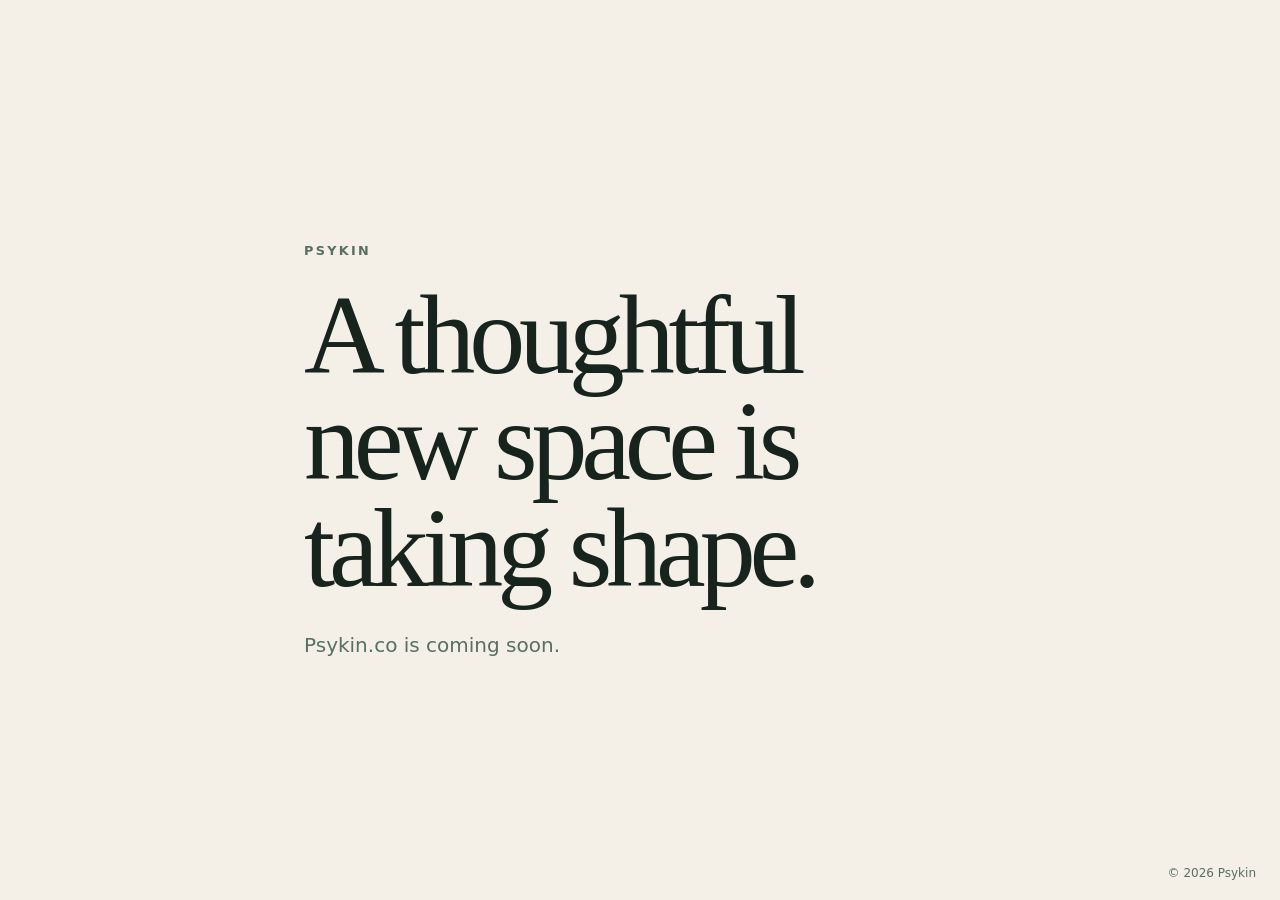
==== index.html @ 8b4c937f "Create initial Psykin static site" ====
<!doctype html>
<html lang="en">
  <head>
    <meta charset="utf-8" />
    <meta name="viewport" content="width=device-width, initial-scale=1" />
    <meta name="description" content="Psykin — a new space for thoughtful work, coming soon." />
    <title>Psykin — Coming Soon</title>
    <link rel="icon" href="data:image/svg+xml,<svg xmlns=%22http://www.w3.org/2000/svg%22 viewBox=%220 0 100 100%22><text y=%22.9em%22 font-size=%2290%22>◌</text></svg>" />
    <link rel="stylesheet" href="assets/css/styles.css" />
    <script src="assets/js/main.js" defer></script>
  </head>
  <body>
    <main class="page-shell">
      <p class="eyebrow">Psykin</p>
      <h1>A thoughtful new space is taking shape.</h1>
      <p class="intro">Psykin.co is coming soon.</p>
      <p class="status" aria-live="polite" data-year></p>
    </main>
  </body>
</html>
---- assets/css/styles.css ----
:root {
  color-scheme: light;
  --background: #f4f0e8;
  --foreground: #17231d;
  --accent: #586f61;
}

* {
  box-sizing: border-box;
}

html {
  min-width: 320px;
  background: var(--background);
}

body {
  min-height: 100vh;
  margin: 0;
  color: var(--foreground);
  font-family: Inter, ui-sans-serif, system-ui, -apple-system, BlinkMacSystemFont, "Segoe UI", sans-serif;
}

.page-shell {
  display: grid;
  min-height: 100vh;
  place-content: center;
  padding: clamp(2rem, 8vw, 8rem);
}

.eyebrow {
  margin: 0 0 1.5rem;
  color: var(--accent);
  font-size: 0.8rem;
  font-weight: 700;
  letter-spacing: 0.18em;
  text-transform: uppercase;
}

h1 {
  max-width: 12ch;
  margin: 0;
  font-family: Georgia, "Times New Roman", serif;
  font-size: clamp(3rem, 9vw, 7rem);
  font-weight: 400;
  letter-spacing: -0.055em;
  line-height: 0.95;
}

.intro {
  margin: 2rem 0 0;
  color: var(--accent);
  font-size: clamp(1rem, 2vw, 1.25rem);
}

.status {
  position: fixed;
  right: 1.5rem;
  bottom: 1.25rem;
  margin: 0;
  color: var(--accent);
  font-size: 0.75rem;
}
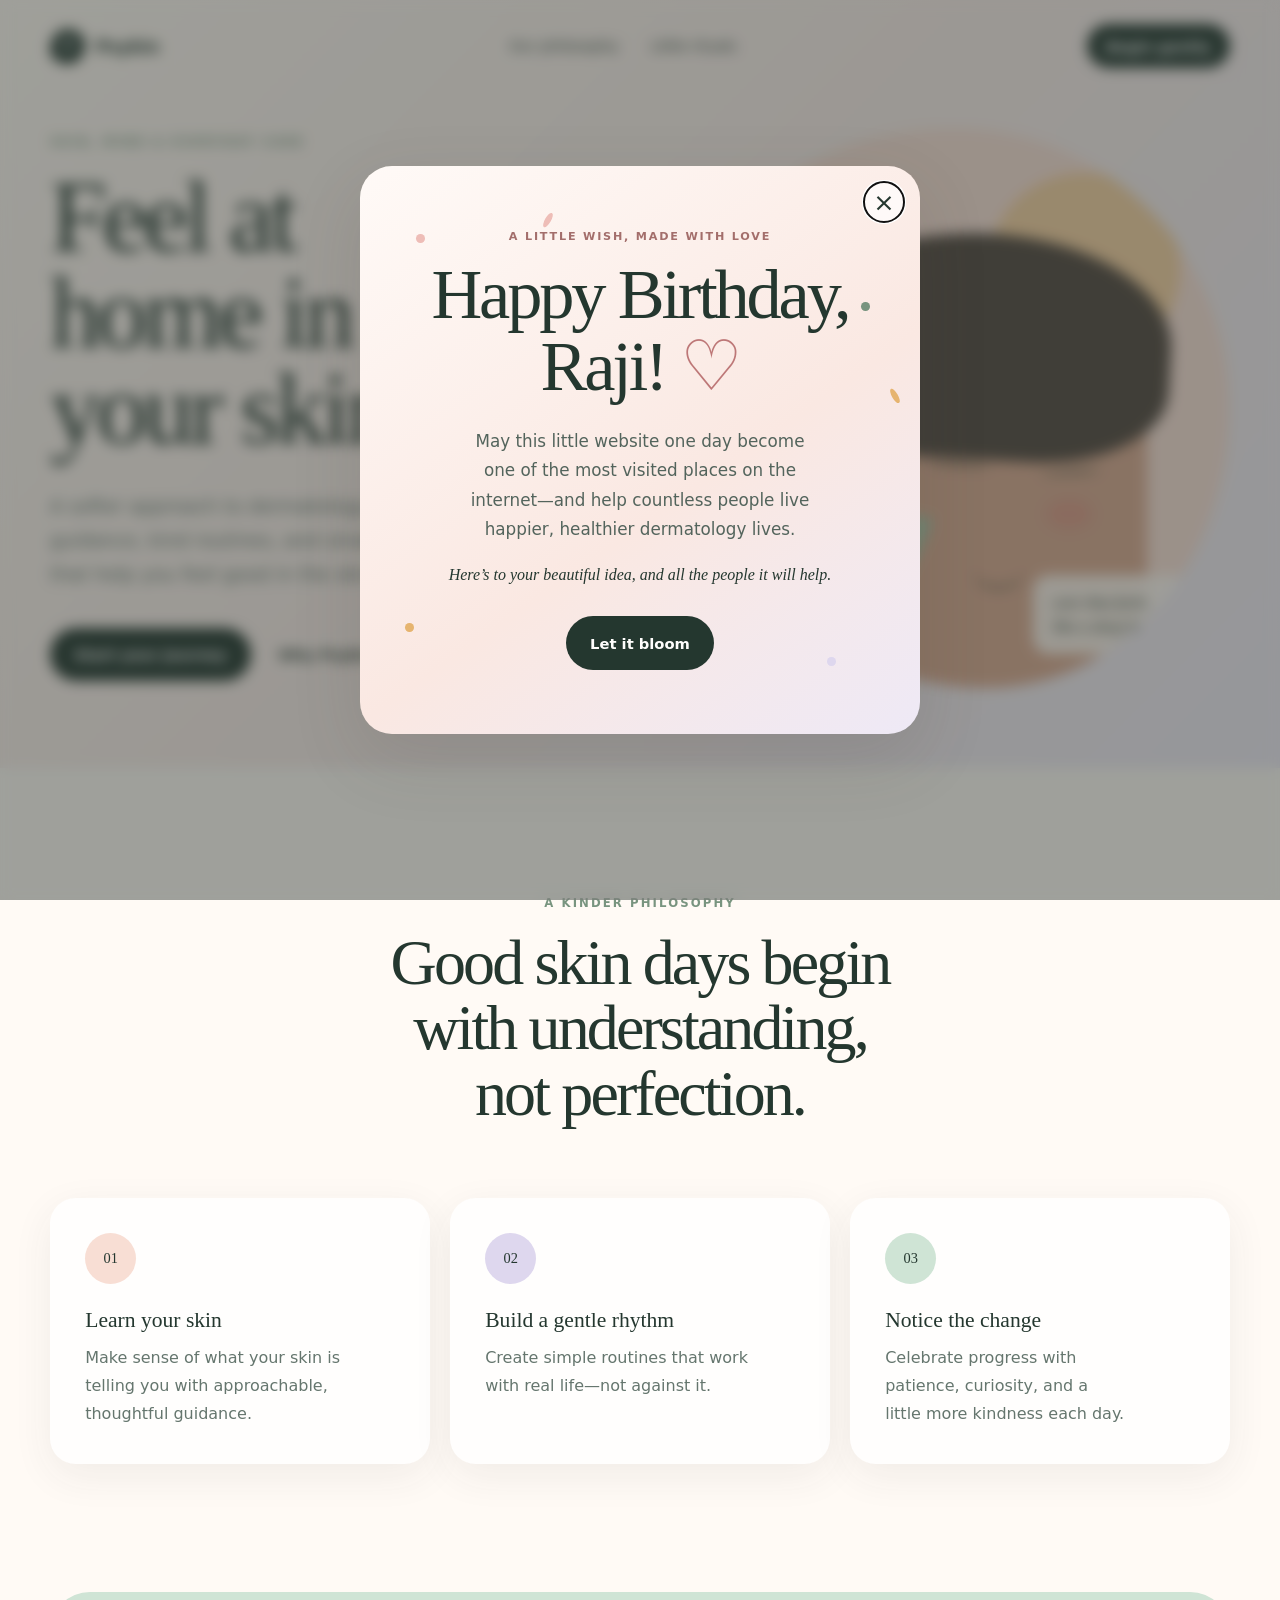
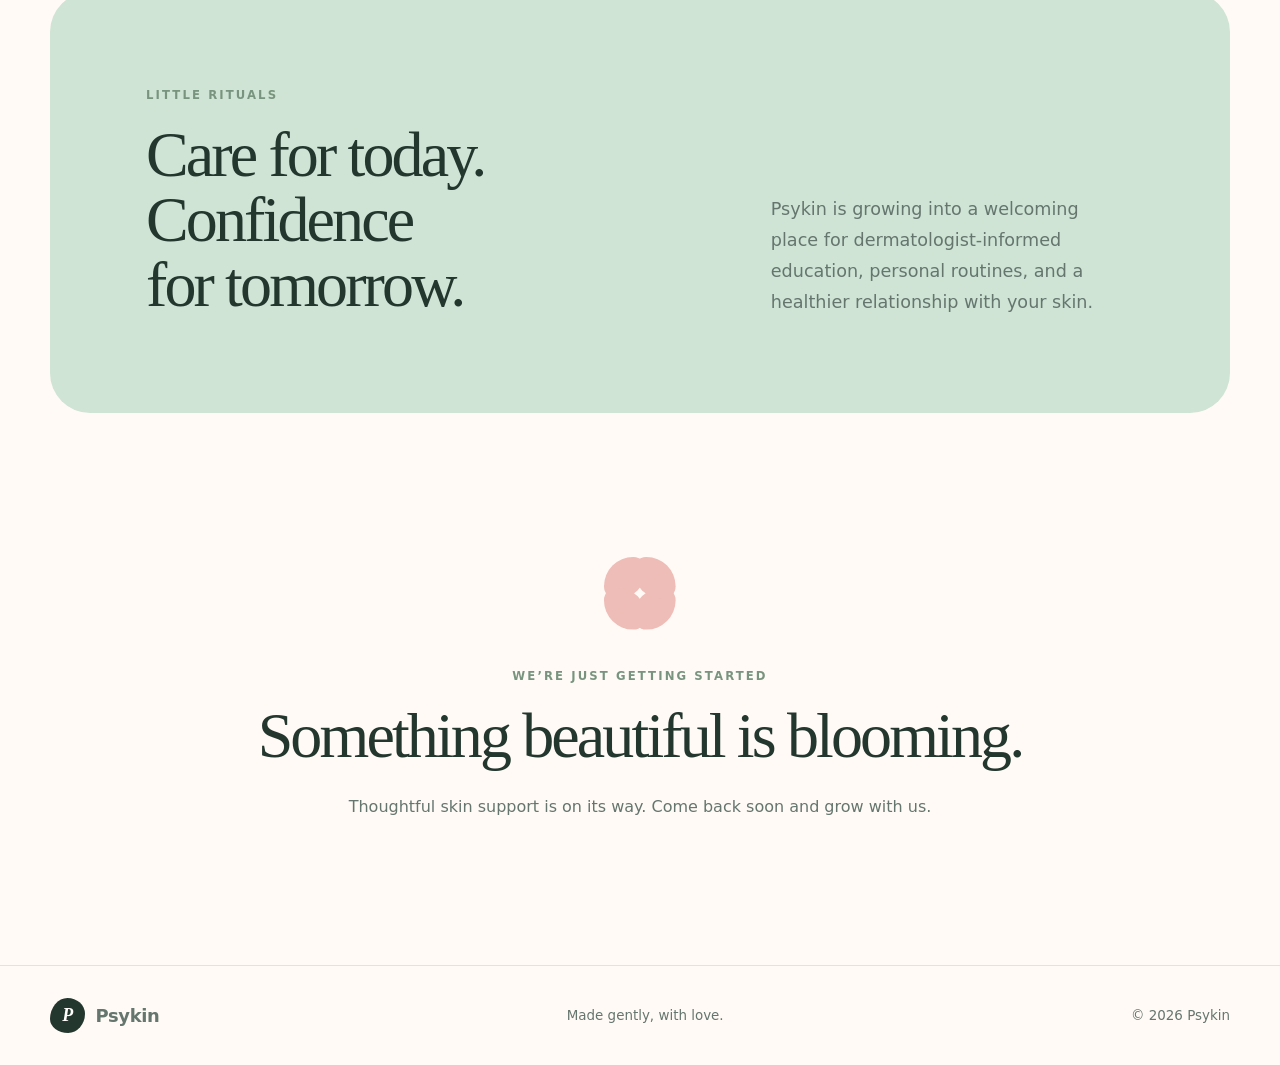
==== commit 2e520713: "Build pastel Psykin birthday homepage" ====
--- a/index.html
+++ b/index.html
@@ -3,18 +3,70 @@
   <head>
     <meta charset="utf-8" />
     <meta name="viewport" content="width=device-width, initial-scale=1" />
-    <meta name="description" content="Psykin — a new space for thoughtful work, coming soon." />
-    <title>Psykin — Coming Soon</title>
-    <link rel="icon" href="data:image/svg+xml,<svg xmlns=%22http://www.w3.org/2000/svg%22 viewBox=%220 0 100 100%22><text y=%22.9em%22 font-size=%2290%22>◌</text></svg>" />
+    <meta name="description" content="Psykin is a gentle space for thoughtful skincare, healthier habits, and feeling at home in your skin." />
+    <meta name="theme-color" content="#f8eee9" />
+    <title>Psykin — Feel at home in your skin</title>
+    <link rel="icon" href="data:image/svg+xml,<svg xmlns=%22http://www.w3.org/2000/svg%22 viewBox=%220 0 100 100%22><text y=%22.9em%22 font-size=%2290%22>✿</text></svg>" />
     <link rel="stylesheet" href="assets/css/styles.css" />
     <script src="assets/js/main.js" defer></script>
   </head>
   <body>
-    <main class="page-shell">
-      <p class="eyebrow">Psykin</p>
-      <h1>A thoughtful new space is taking shape.</h1>
-      <p class="intro">Psykin.co is coming soon.</p>
-      <p class="status" aria-live="polite" data-year></p>
+    <header class="site-header">
+      <a class="brand" href="#top" aria-label="Psykin home"><span class="brand-mark" aria-hidden="true">P</span><span>Psykin</span></a>
+      <nav aria-label="Primary navigation"><a href="#philosophy">Our philosophy</a><a href="#rituals">Little rituals</a></nav>
+      <a class="button button-small" href="#begin">Begin gently</a>
+    </header>
+
+    <main id="top">
+      <section class="hero" aria-labelledby="hero-title">
+        <div class="hero-copy">
+          <p class="eyebrow">Skin, mind & everyday care</p>
+          <h1 id="hero-title">Feel at home in your skin.</h1>
+          <p class="hero-intro">A softer approach to dermatology—clear guidance, kind routines, and small steps that help you feel good in the skin you’re in.</p>
+          <div class="hero-actions"><a class="button" href="#begin">Start your journey</a><a class="text-link" href="#philosophy">Why Psykin <span aria-hidden="true">→</span></a></div>
+        </div>
+        <div class="hero-art" aria-label="Abstract pastel illustration of calm, healthy skin">
+          <div class="sun-shape"></div>
+          <div class="portrait-shape"><span class="portrait-eye"></span><span class="portrait-smile"></span><span class="portrait-cheek"></span></div>
+          <div class="leaf leaf-one"></div><div class="leaf leaf-two"></div>
+          <span class="sparkle sparkle-one">✦</span><span class="sparkle sparkle-two">✦</span>
+          <p class="art-note">care that feels<br />like a deep breath</p>
+        </div>
+      </section>
+
+      <section class="philosophy" id="philosophy" aria-labelledby="philosophy-title">
+        <p class="eyebrow">A kinder philosophy</p>
+        <h2 id="philosophy-title">Good skin days begin with understanding, not perfection.</h2>
+        <div class="principles">
+          <article><span class="principle-icon blush" aria-hidden="true">01</span><h3>Learn your skin</h3><p>Make sense of what your skin is telling you with approachable, thoughtful guidance.</p></article>
+          <article><span class="principle-icon lilac" aria-hidden="true">02</span><h3>Build a gentle rhythm</h3><p>Create simple routines that work with real life—not against it.</p></article>
+          <article><span class="principle-icon mint" aria-hidden="true">03</span><h3>Notice the change</h3><p>Celebrate progress with patience, curiosity, and a little more kindness each day.</p></article>
+        </div>
+      </section>
+
+      <section class="rituals" id="rituals" aria-labelledby="rituals-title">
+        <div><p class="eyebrow">Little rituals</p><h2 id="rituals-title">Care for today. Confidence for tomorrow.</h2></div>
+        <p>Psykin is growing into a welcoming place for dermatologist-informed education, personal routines, and a healthier relationship with your skin.</p>
+      </section>
+
+      <section class="begin" id="begin" aria-labelledby="begin-title">
+        <div class="flower" aria-hidden="true"><span></span></div>
+        <p class="eyebrow">We’re just getting started</p>
+        <h2 id="begin-title">Something beautiful is blooming.</h2>
+        <p>Thoughtful skin support is on its way. Come back soon and grow with us.</p>
+      </section>
     </main>
+
+    <footer><a class="brand" href="#top"><span class="brand-mark" aria-hidden="true">P</span><span>Psykin</span></a><p>Made gently, with love.</p><p data-year></p></footer>
+
+    <dialog class="birthday-dialog" aria-labelledby="birthday-title" aria-describedby="birthday-message">
+      <button class="dialog-close" type="button" aria-label="Close birthday message" data-close-dialog>×</button>
+      <div class="confetti" aria-hidden="true"><span></span><span></span><span></span><span></span><span></span><span></span></div>
+      <p class="birthday-kicker">A little wish, made with love</p>
+      <h2 id="birthday-title">Happy Birthday, Raji! <span aria-hidden="true">♡</span></h2>
+      <p id="birthday-message">May this little website one day become one of the most visited places on the internet—and help countless people live happier, healthier dermatology lives.</p>
+      <p class="birthday-signoff">Here’s to your beautiful idea, and all the people it will help.</p>
+      <button class="button" type="button" data-close-dialog>Let it bloom</button>
+    </dialog>
   </body>
 </html>
--- a/assets/css/styles.css
+++ b/assets/css/styles.css
@@ -1,63 +1,19 @@
-:root {
-  color-scheme: light;
-  --background: #f4f0e8;
-  --foreground: #17231d;
-  --accent: #586f61;
-}
-
-* {
-  box-sizing: border-box;
-}
-
-html {
-  min-width: 320px;
-  background: var(--background);
-}
-
-body {
-  min-height: 100vh;
-  margin: 0;
-  color: var(--foreground);
-  font-family: Inter, ui-sans-serif, system-ui, -apple-system, BlinkMacSystemFont, "Segoe UI", sans-serif;
-}
-
-.page-shell {
-  display: grid;
-  min-height: 100vh;
-  place-content: center;
-  padding: clamp(2rem, 8vw, 8rem);
-}
-
-.eyebrow {
-  margin: 0 0 1.5rem;
-  color: var(--accent);
-  font-size: 0.8rem;
-  font-weight: 700;
-  letter-spacing: 0.18em;
-  text-transform: uppercase;
-}
-
-h1 {
-  max-width: 12ch;
-  margin: 0;
-  font-family: Georgia, "Times New Roman", serif;
-  font-size: clamp(3rem, 9vw, 7rem);
-  font-weight: 400;
-  letter-spacing: -0.055em;
-  line-height: 0.95;
-}
-
-.intro {
-  margin: 2rem 0 0;
-  color: var(--accent);
-  font-size: clamp(1rem, 2vw, 1.25rem);
-}
-
-.status {
-  position: fixed;
-  right: 1.5rem;
-  bottom: 1.25rem;
-  margin: 0;
-  color: var(--accent);
-  font-size: 0.75rem;
-}
+:root{color-scheme:light;--ink:#24372f;--muted:#65766e;--cream:#fffaf5;--peach:#f8ded4;--rose:#eebdb7;--lilac:#ded7ee;--mint:#cfe4d5;--sage:#78947f;--white:#fffefd;--shadow:0 24px 70px rgba(81,63,57,.14)}
+*{box-sizing:border-box}html{min-width:320px;scroll-behavior:smooth}body{min-height:100vh;margin:0;overflow-x:hidden;color:var(--ink);background:var(--cream);font-family:"Avenir Next",Avenir,Montserrat,ui-sans-serif,system-ui,sans-serif}a{color:inherit;text-decoration:none}
+.site-header{position:absolute;z-index:2;top:0;left:50%;display:flex;width:min(1180px,calc(100% - 3rem));align-items:center;justify-content:space-between;padding:1.5rem 0;transform:translateX(-50%)}
+.brand{display:inline-flex;align-items:center;gap:.65rem;font-size:1.12rem;font-weight:700;letter-spacing:-.02em}.brand-mark{display:grid;width:2.2rem;height:2.2rem;place-items:center;border-radius:50% 50% 48% 52%/60% 45% 55% 40%;color:var(--white);background:var(--ink);font-family:Georgia,serif;font-style:italic}
+nav{display:flex;gap:2rem;font-size:.9rem}nav a,.text-link{position:relative}nav a::after,.text-link::after{position:absolute;right:0;bottom:-.25rem;left:0;height:1px;background:currentColor;content:"";transform:scaleX(0);transform-origin:right;transition:transform 180ms ease}nav a:hover::after,.text-link:hover::after{transform:scaleX(1);transform-origin:left}
+.button{display:inline-flex;min-height:3.35rem;align-items:center;justify-content:center;padding:.85rem 1.5rem;border:0;border-radius:999px;color:var(--white);background:var(--ink);font:inherit;font-size:.92rem;font-weight:650;cursor:pointer;transition:transform 180ms ease,box-shadow 180ms ease}.button:hover{transform:translateY(-2px);box-shadow:0 10px 24px rgba(36,55,47,.18)}.button-small{min-height:2.7rem;padding-inline:1.2rem}
+.hero{display:grid;min-height:760px;grid-template-columns:1fr 1fr;align-items:center;gap:clamp(2rem,6vw,7rem);padding:8rem max(1.5rem,calc((100vw - 1180px)/2)) 5rem;background:linear-gradient(135deg,#fff8f2 0%,#f8ebe7 50%,#eee9f4 100%)}.hero-copy{position:relative;z-index:1}
+.eyebrow{margin:0 0 1.25rem;color:var(--sage);font-size:.73rem;font-weight:750;letter-spacing:.18em;text-transform:uppercase}h1,h2,h3,p{text-wrap:balance}h1,h2{margin:0;font-family:Georgia,"Times New Roman",serif;font-weight:400;letter-spacing:-.045em}h1{max-width:9ch;font-size:clamp(4rem,8vw,7.4rem);line-height:.94}h2{font-size:clamp(2.7rem,5vw,4.6rem);line-height:1.02}.hero-intro{max-width:37rem;margin:2rem 0 0;color:var(--muted);font-size:clamp(1rem,1.5vw,1.18rem);line-height:1.8}.hero-actions{display:flex;align-items:center;gap:1.75rem;margin-top:2.25rem}.text-link{font-size:.92rem;font-weight:650}
+.hero-art{position:relative;min-height:560px;overflow:hidden;border-radius:50% 50% 44% 56%/42% 50% 50% 58%;background:var(--peach)}.sun-shape{position:absolute;top:8%;right:9%;width:35%;aspect-ratio:1;border-radius:50%;background:#f5cfa0}.portrait-shape{position:absolute;right:15%;bottom:-9%;width:62%;height:86%;border-radius:48% 48% 36% 36%/33% 33% 20% 20%;background:#d8a88f;box-shadow:inset 2.2rem 1.1rem 0 rgba(255,255,255,.16)}.portrait-shape::before{position:absolute;top:-5%;right:-7%;left:-8%;height:47%;border-radius:53% 47% 34% 38%;background:#534840;content:"";transform:rotate(3deg)}.portrait-eye{position:absolute;z-index:1;top:43%;left:36%;width:18%;height:2px;border-radius:50%;background:var(--ink);transform:rotate(4deg)}.portrait-eye::after{position:absolute;left:7rem;width:100%;height:2px;border-radius:inherit;background:inherit;content:"";transform:rotate(-8deg)}.portrait-smile{position:absolute;top:61%;left:49%;width:15%;height:8%;border-bottom:2px solid var(--ink);border-radius:0 0 50% 50%}.portrait-cheek{position:absolute;top:50%;right:16%;width:14%;aspect-ratio:1.5;border-radius:50%;background:rgba(217,112,114,.25);filter:blur(2px)}
+.leaf{position:absolute;z-index:2;width:8.5rem;height:14rem;border-radius:100% 0 100% 0;background:#789b7f;transform-origin:bottom}.leaf-one{bottom:-1rem;left:2rem;transform:rotate(-22deg)}.leaf-two{bottom:2rem;left:7rem;width:6rem;height:10rem;background:#a8c5a8;transform:rotate(18deg)}.sparkle{position:absolute;color:#fff9ea;font-size:2rem}.sparkle-one{top:19%;left:12%}.sparkle-two{top:31%;left:22%;font-size:1rem}.art-note{position:absolute;z-index:3;right:7%;bottom:6%;margin:0;padding:1rem 1.2rem;border-radius:1rem;background:rgba(255,250,245,.86);font-family:Georgia,serif;font-size:1.05rem;font-style:italic;line-height:1.4;backdrop-filter:blur(8px)}
+.philosophy{padding:8rem max(1.5rem,calc((100vw - 1180px)/2));text-align:center}.philosophy>h2{max-width:18ch;margin:0 auto}.principles{display:grid;grid-template-columns:repeat(3,1fr);gap:1.25rem;margin-top:4.5rem;text-align:left}.principles article{padding:2.2rem;border-radius:1.6rem;background:var(--white);box-shadow:0 12px 40px rgba(50,62,56,.07)}.principle-icon{display:grid;width:3.2rem;height:3.2rem;place-items:center;border-radius:50%;font-family:Georgia,serif;font-size:.9rem}.blush{background:var(--peach)}.lilac{background:var(--lilac)}.mint{background:var(--mint)}.principles h3{margin:1.5rem 0 .7rem;font-family:Georgia,serif;font-size:1.35rem;font-weight:400}.principles p,.rituals>p,.begin>p:not(.eyebrow){margin:0;color:var(--muted);line-height:1.75}
+.rituals{display:grid;grid-template-columns:1.2fr .8fr;align-items:end;gap:5rem;margin:0 max(1.5rem,calc((100vw - 1180px)/2));padding:6rem;border-radius:2.5rem;background:var(--mint)}.rituals>p{font-size:1.1rem}.begin{padding:9rem 1.5rem;text-align:center}.begin h2{margin-inline:auto}.begin>p:not(.eyebrow){max-width:38rem;margin:1.5rem auto 0}
+.flower{position:relative;width:4.5rem;height:4.5rem;margin:0 auto 2.5rem}.flower::before,.flower::after,.flower span::before,.flower span::after{position:absolute;width:2.6rem;height:2.6rem;border-radius:70% 30% 70% 30%;background:var(--rose);content:""}.flower::before{top:0;left:0}.flower::after{top:0;right:0;transform:rotate(90deg)}.flower span::before{bottom:0;left:0;transform:rotate(-90deg)}.flower span::after{right:0;bottom:0;transform:rotate(180deg)}
+footer{display:flex;align-items:center;justify-content:space-between;gap:2rem;padding:2rem max(1.5rem,calc((100vw - 1180px)/2));border-top:1px solid rgba(36,55,47,.12);color:var(--muted);font-size:.84rem}footer p{margin:0}
+.birthday-dialog{width:min(560px,calc(100% - 2rem));overflow:hidden;padding:clamp(2rem,6vw,4rem);border:0;border-radius:2rem;color:var(--ink);background:linear-gradient(145deg,#fffaf7,#fae8e2 58%,#eee9f6);box-shadow:var(--shadow);text-align:center}.birthday-dialog::backdrop{background:rgba(43,52,48,.45);backdrop-filter:blur(7px)}.birthday-dialog[open]{animation:rise-in 420ms cubic-bezier(.2,.9,.25,1)}.dialog-close{position:absolute;top:1rem;right:1rem;display:grid;width:2.5rem;height:2.5rem;place-items:center;padding:0;border:0;border-radius:50%;color:var(--ink);background:rgba(255,255,255,.7);font:inherit;font-size:1.6rem;cursor:pointer}.birthday-kicker{margin:0 0 1rem;color:#a36e6b;font-size:.7rem;font-weight:750;letter-spacing:.16em;text-transform:uppercase}.birthday-dialog h2{font-size:clamp(2.6rem,8vw,4.4rem)}.birthday-dialog h2 span{color:#bd7777}#birthday-message{margin:1.5rem auto 0;color:#53645c;font-size:1.05rem;line-height:1.75}.birthday-signoff{margin:1.2rem auto 1.8rem;font-family:Georgia,serif;font-style:italic;line-height:1.5}.confetti span{position:absolute;width:.55rem;height:.55rem;border-radius:50%;background:var(--rose)}.confetti span:nth-child(1){top:12%;left:10%}.confetti span:nth-child(2){top:24%;right:9%;background:var(--sage)}.confetti span:nth-child(3){bottom:18%;left:8%;background:#e6b46f}.confetti span:nth-child(4){right:15%;bottom:12%;background:var(--lilac)}.confetti span:nth-child(5){top:8%;left:33%;width:.35rem;height:1rem;transform:rotate(30deg)}.confetti span:nth-child(6){top:39%;right:4%;width:.35rem;height:1rem;background:#e6b46f;transform:rotate(-30deg)}
+@keyframes rise-in{from{opacity:0;transform:translateY(1.5rem) scale(.96)}to{opacity:1;transform:translateY(0) scale(1)}}
+@media(max-width:800px){nav{display:none}.hero{grid-template-columns:1fr;padding-top:9rem}.hero-art{min-height:480px}.principles,.rituals{grid-template-columns:1fr}.rituals{gap:2rem;padding:3rem 2rem}}
+@media(max-width:540px){.site-header{width:calc(100% - 2rem)}.button-small{display:none}h1{font-size:clamp(3.6rem,18vw,5.2rem)}.hero-actions,footer{align-items:flex-start;flex-direction:column}.hero-art{min-height:390px}.portrait-eye::after{left:4.4rem}.philosophy,.begin{padding-block:6rem}}
+@media(prefers-reduced-motion:reduce){html{scroll-behavior:auto}*,*::before,*::after{animation-duration:.01ms!important;transition-duration:.01ms!important}}
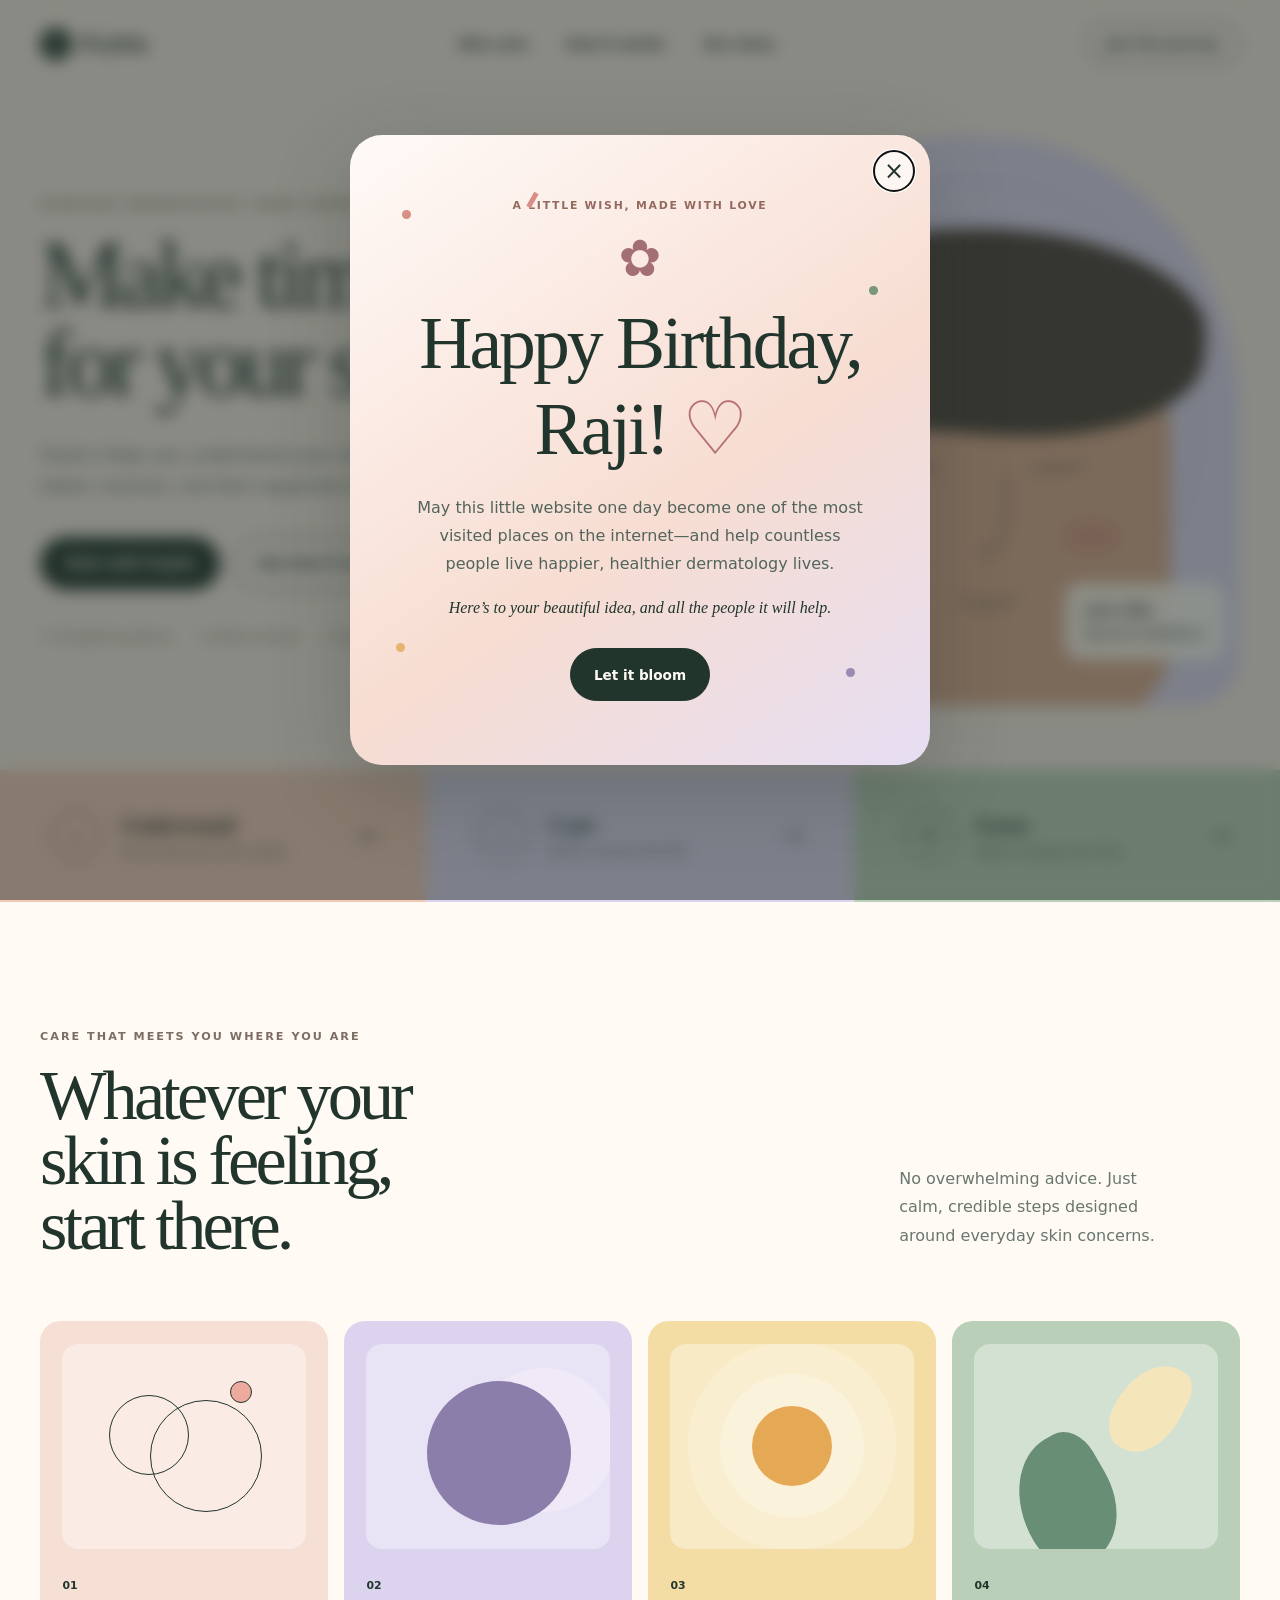
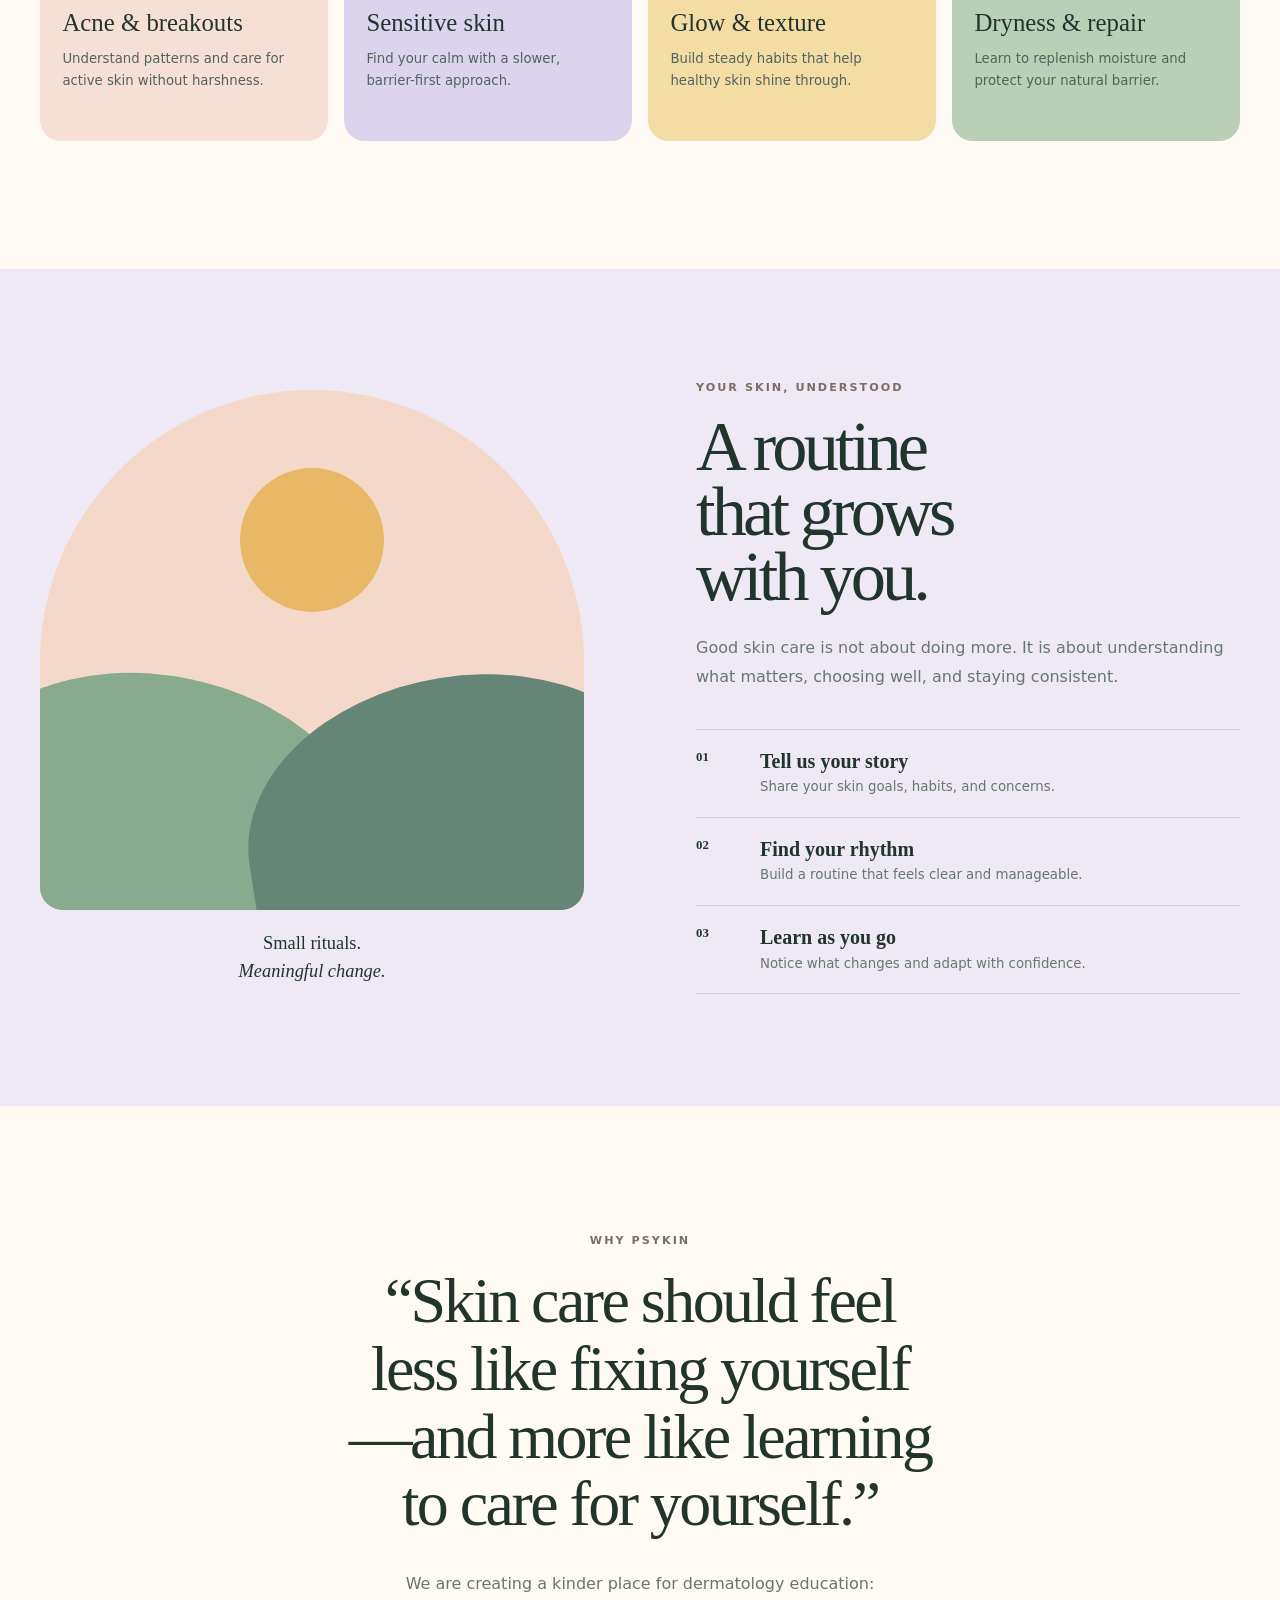
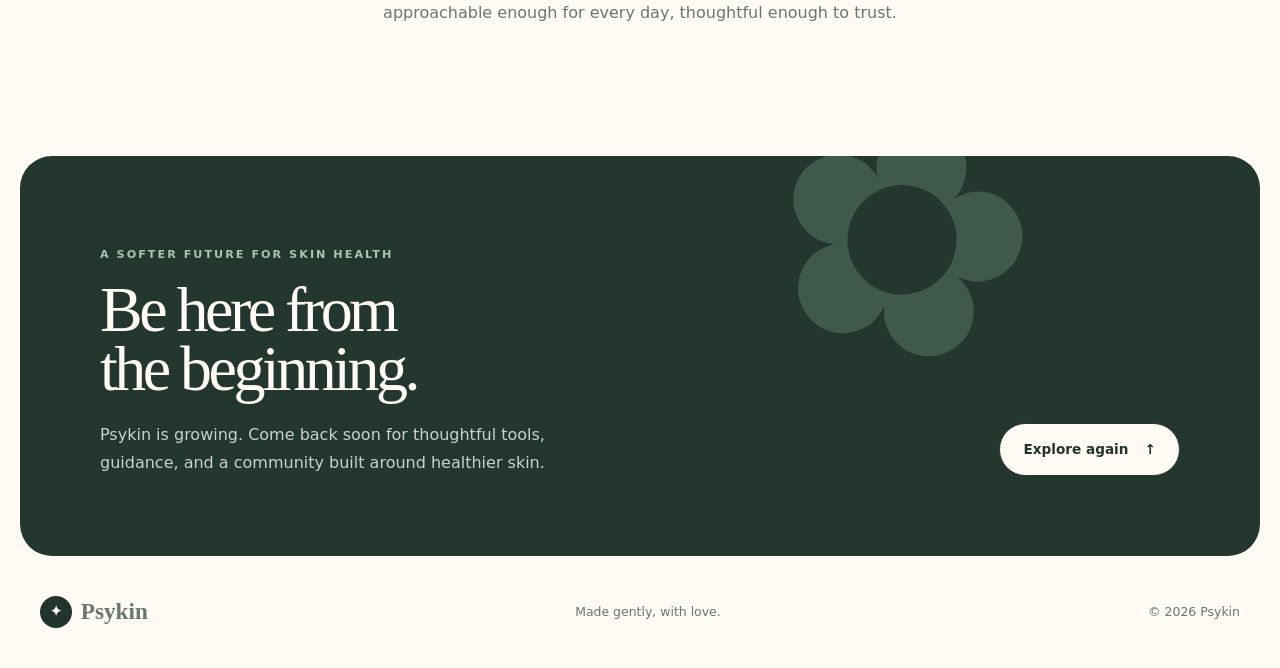
==== commit a422d2d9: "Redesign Psykin with editorial wellness layout" ====
--- a/index.html
+++ b/index.html
@@ -3,70 +3,74 @@
   <head>
     <meta charset="utf-8" />
     <meta name="viewport" content="width=device-width, initial-scale=1" />
-    <meta name="description" content="Psykin is a gentle space for thoughtful skincare, healthier habits, and feeling at home in your skin." />
-    <meta name="theme-color" content="#f8eee9" />
-    <title>Psykin — Feel at home in your skin</title>
+    <meta name="description" content="Psykin makes skin health feel simpler, kinder, and easier to understand." />
+    <meta name="theme-color" content="#f6ebe4" />
+    <title>Psykin — Feel good in your skin</title>
     <link rel="icon" href="data:image/svg+xml,<svg xmlns=%22http://www.w3.org/2000/svg%22 viewBox=%220 0 100 100%22><text y=%22.9em%22 font-size=%2290%22>✿</text></svg>" />
     <link rel="stylesheet" href="assets/css/styles.css" />
     <script src="assets/js/main.js" defer></script>
   </head>
   <body>
     <header class="site-header">
-      <a class="brand" href="#top" aria-label="Psykin home"><span class="brand-mark" aria-hidden="true">P</span><span>Psykin</span></a>
-      <nav aria-label="Primary navigation"><a href="#philosophy">Our philosophy</a><a href="#rituals">Little rituals</a></nav>
-      <a class="button button-small" href="#begin">Begin gently</a>
+      <a class="brand" href="#top" aria-label="Psykin home"><span class="brand-flower" aria-hidden="true">✦</span>Psykin</a>
+      <nav aria-label="Primary navigation"><a href="#care">Skin care</a><a href="#how">How it works</a><a href="#story">Our story</a></nav>
+      <a class="nav-cta" href="#start">Join the journey</a>
     </header>
 
     <main id="top">
-      <section class="hero" aria-labelledby="hero-title">
+      <section class="hero">
         <div class="hero-copy">
-          <p class="eyebrow">Skin, mind & everyday care</p>
-          <h1 id="hero-title">Feel at home in your skin.</h1>
-          <p class="hero-intro">A softer approach to dermatology—clear guidance, kind routines, and small steps that help you feel good in the skin you’re in.</p>
-          <div class="hero-actions"><a class="button" href="#begin">Start your journey</a><a class="text-link" href="#philosophy">Why Psykin <span aria-hidden="true">→</span></a></div>
+          <p class="eyebrow">Everyday dermatology, made human</p>
+          <h1>Make time for your skin.</h1>
+          <p class="hero-lede">Psykin helps you understand your skin, build better routines, and feel supported at every step.</p>
+          <div class="hero-actions"><a class="button dark" href="#start">Start with Psykin</a><a class="button ghost" href="#how">See how it works</a></div>
+          <div class="trust-line"><span>✦ Thoughtful guidance</span><span>✦ Gentle routines</span><span>✦ Real progress</span></div>
         </div>
-        <div class="hero-art" aria-label="Abstract pastel illustration of calm, healthy skin">
-          <div class="sun-shape"></div>
-          <div class="portrait-shape"><span class="portrait-eye"></span><span class="portrait-smile"></span><span class="portrait-cheek"></span></div>
-          <div class="leaf leaf-one"></div><div class="leaf leaf-two"></div>
-          <span class="sparkle sparkle-one">✦</span><span class="sparkle sparkle-two">✦</span>
-          <p class="art-note">care that feels<br />like a deep breath</p>
+        <div class="hero-visual" aria-label="Abstract illustration representing gentle skin care">
+          <span class="orbit orbit-one"></span><span class="orbit orbit-two"></span>
+          <div class="face"><i class="eye eye-left"></i><i class="eye eye-right"></i><i class="nose"></i><i class="smile"></i><i class="blush blush-left"></i><i class="blush blush-right"></i></div>
+          <div class="hero-badge"><b>your skin</b><br />deserves kindness</div>
+          <span class="petal petal-one"></span><span class="petal petal-two"></span><span class="petal petal-three"></span>
         </div>
       </section>
 
-      <section class="philosophy" id="philosophy" aria-labelledby="philosophy-title">
-        <p class="eyebrow">A kinder philosophy</p>
-        <h2 id="philosophy-title">Good skin days begin with understanding, not perfection.</h2>
-        <div class="principles">
-          <article><span class="principle-icon blush" aria-hidden="true">01</span><h3>Learn your skin</h3><p>Make sense of what your skin is telling you with approachable, thoughtful guidance.</p></article>
-          <article><span class="principle-icon lilac" aria-hidden="true">02</span><h3>Build a gentle rhythm</h3><p>Create simple routines that work with real life—not against it.</p></article>
-          <article><span class="principle-icon mint" aria-hidden="true">03</span><h3>Notice the change</h3><p>Celebrate progress with patience, curiosity, and a little more kindness each day.</p></article>
+      <section class="pathways" aria-label="Ways Psykin can help">
+        <a class="pathway peach" href="#care"><span class="path-icon">☼</span><span><strong>Understand</strong><small>Know what your skin needs</small></span><b>→</b></a>
+        <a class="pathway lavender" href="#how"><span class="path-icon">◌</span><span><strong>Care</strong><small>Build a routine that fits</small></span><b>→</b></a>
+        <a class="pathway sage" href="#start"><span class="path-icon">✦</span><span><strong>Grow</strong><small>Notice change over time</small></span><b>→</b></a>
+      </section>
+
+      <section class="concerns" id="care">
+        <div class="section-heading"><div><p class="eyebrow">Care that meets you where you are</p><h2>Whatever your skin is feeling, start there.</h2></div><p>No overwhelming advice. Just calm, credible steps designed around everyday skin concerns.</p></div>
+        <div class="concern-grid">
+          <article class="concern-card card-blush"><div class="card-art bubbles"><i></i><i></i><i></i></div><span>01</span><h3>Acne & breakouts</h3><p>Understand patterns and care for active skin without harshness.</p></article>
+          <article class="concern-card card-lilac"><div class="card-art moon"><i></i></div><span>02</span><h3>Sensitive skin</h3><p>Find your calm with a slower, barrier-first approach.</p></article>
+          <article class="concern-card card-yellow"><div class="card-art rays"><i></i></div><span>03</span><h3>Glow & texture</h3><p>Build steady habits that help healthy skin shine through.</p></article>
+          <article class="concern-card card-green"><div class="card-art drops"><i></i><i></i></div><span>04</span><h3>Dryness & repair</h3><p>Learn to replenish moisture and protect your natural barrier.</p></article>
         </div>
       </section>
 
-      <section class="rituals" id="rituals" aria-labelledby="rituals-title">
-        <div><p class="eyebrow">Little rituals</p><h2 id="rituals-title">Care for today. Confidence for tomorrow.</h2></div>
-        <p>Psykin is growing into a welcoming place for dermatologist-informed education, personal routines, and a healthier relationship with your skin.</p>
+      <section class="how" id="how">
+        <div class="how-art"><div class="arch"><span class="sun"></span><span class="hill hill-one"></span><span class="hill hill-two"></span></div><p>Small rituals.<br /><em>Meaningful change.</em></p></div>
+        <div class="how-copy"><p class="eyebrow">Your skin, understood</p><h2>A routine that grows with you.</h2><p class="intro">Good skin care is not about doing more. It is about understanding what matters, choosing well, and staying consistent.</p><ol><li><b>01</b><span><strong>Tell us your story</strong><small>Share your skin goals, habits, and concerns.</small></span></li><li><b>02</b><span><strong>Find your rhythm</strong><small>Build a routine that feels clear and manageable.</small></span></li><li><b>03</b><span><strong>Learn as you go</strong><small>Notice what changes and adapt with confidence.</small></span></li></ol></div>
       </section>
 
-      <section class="begin" id="begin" aria-labelledby="begin-title">
-        <div class="flower" aria-hidden="true"><span></span></div>
-        <p class="eyebrow">We’re just getting started</p>
-        <h2 id="begin-title">Something beautiful is blooming.</h2>
-        <p>Thoughtful skin support is on its way. Come back soon and grow with us.</p>
-      </section>
+      <section class="manifesto" id="story"><p class="eyebrow">Why Psykin</p><blockquote>“Skin care should feel less like fixing yourself—and more like learning to care for yourself.”</blockquote><p>We are creating a kinder place for dermatology education: approachable enough for every day, thoughtful enough to trust.</p></section>
+
+      <section class="start" id="start"><div><p class="eyebrow">A softer future for skin health</p><h2>Be here from the beginning.</h2><p>Psykin is growing. Come back soon for thoughtful tools, guidance, and a community built around healthier skin.</p></div><a class="button light" href="#top">Explore again <span>↑</span></a><span class="start-flower" aria-hidden="true">✿</span></section>
     </main>
 
-    <footer><a class="brand" href="#top"><span class="brand-mark" aria-hidden="true">P</span><span>Psykin</span></a><p>Made gently, with love.</p><p data-year></p></footer>
+    <footer><a class="brand" href="#top"><span class="brand-flower" aria-hidden="true">✦</span>Psykin</a><p>Made gently, with love.</p><p data-year></p></footer>
 
     <dialog class="birthday-dialog" aria-labelledby="birthday-title" aria-describedby="birthday-message">
       <button class="dialog-close" type="button" aria-label="Close birthday message" data-close-dialog>×</button>
-      <div class="confetti" aria-hidden="true"><span></span><span></span><span></span><span></span><span></span><span></span></div>
+      <div class="confetti" aria-hidden="true"><span></span><span></span><span></span><span></span><span></span></div>
       <p class="birthday-kicker">A little wish, made with love</p>
-      <h2 id="birthday-title">Happy Birthday, Raji! <span aria-hidden="true">♡</span></h2>
+      <div class="gift-flower" aria-hidden="true">✿</div>
+      <h2 id="birthday-title">Happy Birthday, Raji! <span>♡</span></h2>
       <p id="birthday-message">May this little website one day become one of the most visited places on the internet—and help countless people live happier, healthier dermatology lives.</p>
       <p class="birthday-signoff">Here’s to your beautiful idea, and all the people it will help.</p>
-      <button class="button" type="button" data-close-dialog>Let it bloom</button>
+      <button class="button dark" type="button" data-close-dialog>Let it bloom</button>
     </dialog>
   </body>
 </html>
--- a/assets/css/styles.css
+++ b/assets/css/styles.css
@@ -1,19 +1,14 @@
-:root{color-scheme:light;--ink:#24372f;--muted:#65766e;--cream:#fffaf5;--peach:#f8ded4;--rose:#eebdb7;--lilac:#ded7ee;--mint:#cfe4d5;--sage:#78947f;--white:#fffefd;--shadow:0 24px 70px rgba(81,63,57,.14)}
-*{box-sizing:border-box}html{min-width:320px;scroll-behavior:smooth}body{min-height:100vh;margin:0;overflow-x:hidden;color:var(--ink);background:var(--cream);font-family:"Avenir Next",Avenir,Montserrat,ui-sans-serif,system-ui,sans-serif}a{color:inherit;text-decoration:none}
-.site-header{position:absolute;z-index:2;top:0;left:50%;display:flex;width:min(1180px,calc(100% - 3rem));align-items:center;justify-content:space-between;padding:1.5rem 0;transform:translateX(-50%)}
-.brand{display:inline-flex;align-items:center;gap:.65rem;font-size:1.12rem;font-weight:700;letter-spacing:-.02em}.brand-mark{display:grid;width:2.2rem;height:2.2rem;place-items:center;border-radius:50% 50% 48% 52%/60% 45% 55% 40%;color:var(--white);background:var(--ink);font-family:Georgia,serif;font-style:italic}
-nav{display:flex;gap:2rem;font-size:.9rem}nav a,.text-link{position:relative}nav a::after,.text-link::after{position:absolute;right:0;bottom:-.25rem;left:0;height:1px;background:currentColor;content:"";transform:scaleX(0);transform-origin:right;transition:transform 180ms ease}nav a:hover::after,.text-link:hover::after{transform:scaleX(1);transform-origin:left}
-.button{display:inline-flex;min-height:3.35rem;align-items:center;justify-content:center;padding:.85rem 1.5rem;border:0;border-radius:999px;color:var(--white);background:var(--ink);font:inherit;font-size:.92rem;font-weight:650;cursor:pointer;transition:transform 180ms ease,box-shadow 180ms ease}.button:hover{transform:translateY(-2px);box-shadow:0 10px 24px rgba(36,55,47,.18)}.button-small{min-height:2.7rem;padding-inline:1.2rem}
-.hero{display:grid;min-height:760px;grid-template-columns:1fr 1fr;align-items:center;gap:clamp(2rem,6vw,7rem);padding:8rem max(1.5rem,calc((100vw - 1180px)/2)) 5rem;background:linear-gradient(135deg,#fff8f2 0%,#f8ebe7 50%,#eee9f4 100%)}.hero-copy{position:relative;z-index:1}
-.eyebrow{margin:0 0 1.25rem;color:var(--sage);font-size:.73rem;font-weight:750;letter-spacing:.18em;text-transform:uppercase}h1,h2,h3,p{text-wrap:balance}h1,h2{margin:0;font-family:Georgia,"Times New Roman",serif;font-weight:400;letter-spacing:-.045em}h1{max-width:9ch;font-size:clamp(4rem,8vw,7.4rem);line-height:.94}h2{font-size:clamp(2.7rem,5vw,4.6rem);line-height:1.02}.hero-intro{max-width:37rem;margin:2rem 0 0;color:var(--muted);font-size:clamp(1rem,1.5vw,1.18rem);line-height:1.8}.hero-actions{display:flex;align-items:center;gap:1.75rem;margin-top:2.25rem}.text-link{font-size:.92rem;font-weight:650}
-.hero-art{position:relative;min-height:560px;overflow:hidden;border-radius:50% 50% 44% 56%/42% 50% 50% 58%;background:var(--peach)}.sun-shape{position:absolute;top:8%;right:9%;width:35%;aspect-ratio:1;border-radius:50%;background:#f5cfa0}.portrait-shape{position:absolute;right:15%;bottom:-9%;width:62%;height:86%;border-radius:48% 48% 36% 36%/33% 33% 20% 20%;background:#d8a88f;box-shadow:inset 2.2rem 1.1rem 0 rgba(255,255,255,.16)}.portrait-shape::before{position:absolute;top:-5%;right:-7%;left:-8%;height:47%;border-radius:53% 47% 34% 38%;background:#534840;content:"";transform:rotate(3deg)}.portrait-eye{position:absolute;z-index:1;top:43%;left:36%;width:18%;height:2px;border-radius:50%;background:var(--ink);transform:rotate(4deg)}.portrait-eye::after{position:absolute;left:7rem;width:100%;height:2px;border-radius:inherit;background:inherit;content:"";transform:rotate(-8deg)}.portrait-smile{position:absolute;top:61%;left:49%;width:15%;height:8%;border-bottom:2px solid var(--ink);border-radius:0 0 50% 50%}.portrait-cheek{position:absolute;top:50%;right:16%;width:14%;aspect-ratio:1.5;border-radius:50%;background:rgba(217,112,114,.25);filter:blur(2px)}
-.leaf{position:absolute;z-index:2;width:8.5rem;height:14rem;border-radius:100% 0 100% 0;background:#789b7f;transform-origin:bottom}.leaf-one{bottom:-1rem;left:2rem;transform:rotate(-22deg)}.leaf-two{bottom:2rem;left:7rem;width:6rem;height:10rem;background:#a8c5a8;transform:rotate(18deg)}.sparkle{position:absolute;color:#fff9ea;font-size:2rem}.sparkle-one{top:19%;left:12%}.sparkle-two{top:31%;left:22%;font-size:1rem}.art-note{position:absolute;z-index:3;right:7%;bottom:6%;margin:0;padding:1rem 1.2rem;border-radius:1rem;background:rgba(255,250,245,.86);font-family:Georgia,serif;font-size:1.05rem;font-style:italic;line-height:1.4;backdrop-filter:blur(8px)}
-.philosophy{padding:8rem max(1.5rem,calc((100vw - 1180px)/2));text-align:center}.philosophy>h2{max-width:18ch;margin:0 auto}.principles{display:grid;grid-template-columns:repeat(3,1fr);gap:1.25rem;margin-top:4.5rem;text-align:left}.principles article{padding:2.2rem;border-radius:1.6rem;background:var(--white);box-shadow:0 12px 40px rgba(50,62,56,.07)}.principle-icon{display:grid;width:3.2rem;height:3.2rem;place-items:center;border-radius:50%;font-family:Georgia,serif;font-size:.9rem}.blush{background:var(--peach)}.lilac{background:var(--lilac)}.mint{background:var(--mint)}.principles h3{margin:1.5rem 0 .7rem;font-family:Georgia,serif;font-size:1.35rem;font-weight:400}.principles p,.rituals>p,.begin>p:not(.eyebrow){margin:0;color:var(--muted);line-height:1.75}
-.rituals{display:grid;grid-template-columns:1.2fr .8fr;align-items:end;gap:5rem;margin:0 max(1.5rem,calc((100vw - 1180px)/2));padding:6rem;border-radius:2.5rem;background:var(--mint)}.rituals>p{font-size:1.1rem}.begin{padding:9rem 1.5rem;text-align:center}.begin h2{margin-inline:auto}.begin>p:not(.eyebrow){max-width:38rem;margin:1.5rem auto 0}
-.flower{position:relative;width:4.5rem;height:4.5rem;margin:0 auto 2.5rem}.flower::before,.flower::after,.flower span::before,.flower span::after{position:absolute;width:2.6rem;height:2.6rem;border-radius:70% 30% 70% 30%;background:var(--rose);content:""}.flower::before{top:0;left:0}.flower::after{top:0;right:0;transform:rotate(90deg)}.flower span::before{bottom:0;left:0;transform:rotate(-90deg)}.flower span::after{right:0;bottom:0;transform:rotate(180deg)}
-footer{display:flex;align-items:center;justify-content:space-between;gap:2rem;padding:2rem max(1.5rem,calc((100vw - 1180px)/2));border-top:1px solid rgba(36,55,47,.12);color:var(--muted);font-size:.84rem}footer p{margin:0}
-.birthday-dialog{width:min(560px,calc(100% - 2rem));overflow:hidden;padding:clamp(2rem,6vw,4rem);border:0;border-radius:2rem;color:var(--ink);background:linear-gradient(145deg,#fffaf7,#fae8e2 58%,#eee9f6);box-shadow:var(--shadow);text-align:center}.birthday-dialog::backdrop{background:rgba(43,52,48,.45);backdrop-filter:blur(7px)}.birthday-dialog[open]{animation:rise-in 420ms cubic-bezier(.2,.9,.25,1)}.dialog-close{position:absolute;top:1rem;right:1rem;display:grid;width:2.5rem;height:2.5rem;place-items:center;padding:0;border:0;border-radius:50%;color:var(--ink);background:rgba(255,255,255,.7);font:inherit;font-size:1.6rem;cursor:pointer}.birthday-kicker{margin:0 0 1rem;color:#a36e6b;font-size:.7rem;font-weight:750;letter-spacing:.16em;text-transform:uppercase}.birthday-dialog h2{font-size:clamp(2.6rem,8vw,4.4rem)}.birthday-dialog h2 span{color:#bd7777}#birthday-message{margin:1.5rem auto 0;color:#53645c;font-size:1.05rem;line-height:1.75}.birthday-signoff{margin:1.2rem auto 1.8rem;font-family:Georgia,serif;font-style:italic;line-height:1.5}.confetti span{position:absolute;width:.55rem;height:.55rem;border-radius:50%;background:var(--rose)}.confetti span:nth-child(1){top:12%;left:10%}.confetti span:nth-child(2){top:24%;right:9%;background:var(--sage)}.confetti span:nth-child(3){bottom:18%;left:8%;background:#e6b46f}.confetti span:nth-child(4){right:15%;bottom:12%;background:var(--lilac)}.confetti span:nth-child(5){top:8%;left:33%;width:.35rem;height:1rem;transform:rotate(30deg)}.confetti span:nth-child(6){top:39%;right:4%;width:.35rem;height:1rem;background:#e6b46f;transform:rotate(-30deg)}
-@keyframes rise-in{from{opacity:0;transform:translateY(1.5rem) scale(.96)}to{opacity:1;transform:translateY(0) scale(1)}}
-@media(max-width:800px){nav{display:none}.hero{grid-template-columns:1fr;padding-top:9rem}.hero-art{min-height:480px}.principles,.rituals{grid-template-columns:1fr}.rituals{gap:2rem;padding:3rem 2rem}}
-@media(max-width:540px){.site-header{width:calc(100% - 2rem)}.button-small{display:none}h1{font-size:clamp(3.6rem,18vw,5.2rem)}.hero-actions,footer{align-items:flex-start;flex-direction:column}.hero-art{min-height:390px}.portrait-eye::after{left:4.4rem}.philosophy,.begin{padding-block:6rem}}
+:root{color-scheme:light;--ink:#21352d;--cream:#fffaf4;--paper:#f8f1ea;--peach:#f2c8b7;--blush:#f6dfd5;--lavender:#dcd4ef;--sage:#b9cfb8;--yellow:#f4dda4;--muted:#68776f;--line:rgba(33,53,45,.14);--serif:Georgia,"Times New Roman",serif;--sans:"Avenir Next",Avenir,Montserrat,system-ui,sans-serif}
+*{box-sizing:border-box}html{min-width:320px;scroll-behavior:smooth}body{margin:0;overflow-x:hidden;color:var(--ink);background:var(--cream);font-family:var(--sans)}a{color:inherit;text-decoration:none}p,h1,h2,h3,blockquote{text-wrap:balance}.site-header{position:absolute;z-index:5;top:0;left:50%;display:flex;width:min(1200px,calc(100% - 3rem));align-items:center;justify-content:space-between;padding:1.45rem 0;transform:translateX(-50%)}.brand{display:flex;align-items:center;gap:.55rem;font-family:var(--serif);font-size:1.45rem;font-weight:700}.brand-flower{display:grid;width:2rem;height:2rem;place-items:center;border-radius:50%;color:var(--cream);background:var(--ink);font-size:.85rem}.site-header nav{display:flex;gap:2.35rem;font-size:.85rem;font-weight:600}.site-header nav a{transition:opacity .2s}.site-header nav a:hover{opacity:.55}.nav-cta{padding:.75rem 1.2rem;border:1px solid var(--ink);border-radius:999px;font-size:.8rem;font-weight:700}
+.hero{display:grid;min-height:770px;grid-template-columns:1.05fr .95fr;align-items:center;gap:clamp(3rem,7vw,8rem);padding:8.5rem max(1.5rem,calc((100vw - 1200px)/2)) 4rem;background:#f6e9e2}.eyebrow{margin:0 0 1.25rem;color:#7c6d65;font-size:.7rem;font-weight:800;letter-spacing:.18em;text-transform:uppercase}.hero h1,.section-heading h2,.how h2,.start h2{margin:0;font-family:var(--serif);font-size:clamp(4rem,7.5vw,7.5rem);font-weight:400;letter-spacing:-.055em;line-height:.92}.hero-lede{max-width:36rem;margin:2rem 0 0;color:#5d6d65;font-size:1.08rem;line-height:1.8}.hero-actions{display:flex;gap:.8rem;margin-top:2.2rem}.button{display:inline-flex;min-height:3.3rem;align-items:center;justify-content:center;gap:1rem;padding:.8rem 1.45rem;border:1px solid var(--ink);border-radius:999px;font:inherit;font-size:.85rem;font-weight:700;cursor:pointer;transition:transform .2s,box-shadow .2s}.button:hover{transform:translateY(-2px);box-shadow:0 12px 24px rgba(33,53,45,.12)}.button.dark{color:var(--cream);background:var(--ink)}.button.ghost{background:transparent}.button.light{color:var(--ink);background:var(--cream)}.trust-line{display:flex;flex-wrap:wrap;gap:1.5rem;margin-top:2.5rem;color:#7b6d65;font-size:.72rem}
+.hero-visual{position:relative;min-height:570px;overflow:hidden;border-radius:48% 48% 3rem 3rem;background:var(--lavender)}.orbit{position:absolute;border:1px solid rgba(33,53,45,.16);border-radius:50%}.orbit-one{inset:8%}.orbit-two{inset:19%}.face{position:absolute;right:13%;bottom:-6%;width:72%;height:84%;border-radius:48% 48% 35% 35%/38% 38% 20% 20%;background:#d9a88e;box-shadow:inset 2rem 1rem rgba(255,255,255,.12)}.face::before{position:absolute;top:-7%;right:-9%;left:-9%;height:43%;border-radius:55% 45% 45% 30%;background:#4c403b;content:"";transform:rotate(4deg)}.eye{position:absolute;top:43%;width:16%;height:2px;border-radius:50%;background:var(--ink)}.eye-left{left:24%;transform:rotate(5deg)}.eye-right{right:22%;transform:rotate(-5deg)}.nose{position:absolute;top:44%;left:49%;width:8%;height:17%;border-right:2px solid rgba(33,53,45,.65);border-bottom:2px solid rgba(33,53,45,.65);border-radius:0 0 55% 0}.smile{position:absolute;top:66%;left:43%;width:17%;height:6%;border-bottom:2px solid var(--ink);border-radius:50%}.blush{position:absolute;top:54%;width:16%;height:7%;border-radius:50%;background:rgba(200,97,100,.22);filter:blur(3px)}.blush-left{left:15%}.blush-right{right:13%}.hero-badge{position:absolute;z-index:3;right:3%;bottom:8%;padding:1rem 1.2rem;border-radius:1rem;background:rgba(255,250,244,.88);font-family:var(--serif);font-size:1.05rem;line-height:1.35;backdrop-filter:blur(8px)}.petal{position:absolute;width:4.2rem;height:7rem;border-radius:100% 0 100% 0;background:#6e9176}.petal-one{bottom:-1rem;left:5%;transform:rotate(-24deg)}.petal-two{bottom:2.5rem;left:15%;width:3rem;height:5rem;background:#91ad8e;transform:rotate(18deg)}.petal-three{top:11%;left:8%;width:2.4rem;height:4rem;background:#f3d68f;transform:rotate(45deg)}
+.pathways{display:grid;grid-template-columns:repeat(3,1fr);gap:1px;background:var(--line)}.pathway{display:grid;min-height:132px;grid-template-columns:auto 1fr auto;align-items:center;gap:1.2rem;padding:1.6rem clamp(1.5rem,4vw,3.5rem);transition:filter .2s}.pathway:hover{filter:saturate(1.2)}.pathway.peach{background:var(--peach)}.pathway.lavender{background:var(--lavender)}.pathway.sage{background:var(--sage)}.path-icon{display:grid;width:3.2rem;height:3.2rem;place-items:center;border:1px solid var(--ink);border-radius:50%;font-family:var(--serif);font-size:1.25rem}.pathway strong,.pathway small{display:block}.pathway strong{font-family:var(--serif);font-size:1.4rem}.pathway small{margin-top:.35rem;color:#4e6258;font-size:.75rem}.pathway b{font-size:1.3rem;font-weight:400}
+.concerns{padding:8rem max(1.5rem,calc((100vw - 1200px)/2))}.section-heading{display:grid;grid-template-columns:1.4fr .6fr;align-items:end;gap:4rem}.section-heading h2{max-width:13ch;font-size:clamp(3rem,5.5vw,5.7rem)}.section-heading>p{margin:0 0 .4rem;color:var(--muted);line-height:1.8}.concern-grid{display:grid;grid-template-columns:repeat(4,1fr);gap:1rem;margin-top:4rem}.concern-card{min-height:420px;padding:1.4rem;border-radius:1.3rem}.card-blush{background:var(--blush)}.card-lilac{background:var(--lavender)}.card-yellow{background:var(--yellow)}.card-green{background:var(--sage)}.concern-card>span{font-size:.68rem;font-weight:800}.concern-card h3{margin:1rem 0 .7rem;font-family:var(--serif);font-size:1.55rem;font-weight:400}.concern-card p{margin:0;color:#52645b;font-size:.83rem;line-height:1.6}.card-art{position:relative;height:205px;margin-bottom:1.6rem;overflow:hidden;border-radius:1rem;background:rgba(255,255,255,.36)}.bubbles i{position:absolute;border:1px solid var(--ink);border-radius:50%}.bubbles i:nth-child(1){top:25%;left:19%;width:5rem;height:5rem}.bubbles i:nth-child(2){right:18%;bottom:18%;width:7rem;height:7rem}.bubbles i:nth-child(3){top:18%;right:22%;width:1.4rem;height:1.4rem;background:#efaaa0}.moon i{position:absolute;top:18%;left:25%;width:9rem;height:9rem;border-radius:50%;background:#8c7eaa;box-shadow:2.8rem -.8rem 0 #f0eaf8}.rays i{position:absolute;top:50%;left:50%;width:5rem;height:5rem;border-radius:50%;background:#e5a955;box-shadow:0 0 0 2rem rgba(255,255,255,.24),0 0 0 4rem rgba(255,255,255,.18);transform:translate(-50%,-50%)}.drops i{position:absolute;width:6rem;height:8rem;border-radius:70% 30% 60% 40%;background:#688e76}.drops i:first-child{bottom:-1rem;left:18%;transform:rotate(-30deg)}.drops i:last-child{top:1rem;right:15%;width:4rem;height:6rem;background:#f5e5bb;transform:rotate(28deg)}
+.how{display:grid;grid-template-columns:1fr 1fr;gap:7rem;align-items:center;padding:7rem max(1.5rem,calc((100vw - 1200px)/2));background:#eee9f4}.how-art{text-align:center}.arch{position:relative;height:520px;overflow:hidden;border-radius:18rem 18rem 1.5rem 1.5rem;background:#f4d8c9}.sun{position:absolute;top:15%;left:50%;width:9rem;height:9rem;border-radius:50%;background:#e8b866;transform:translateX(-50%)}.hill{position:absolute;bottom:-15%;width:80%;height:60%;border-radius:50% 50% 0 0}.hill-one{left:-18%;background:#88aa8e;transform:rotate(12deg)}.hill-two{right:-18%;background:#658577;transform:rotate(-9deg)}.how-art>p{margin:1.3rem 0 0;font-family:var(--serif);font-size:1.15rem;line-height:1.5}.how-copy h2{max-width:10ch;font-size:clamp(3.2rem,5.5vw,5.9rem)}.intro{max-width:35rem;margin:1.6rem 0 2.3rem;color:var(--muted);line-height:1.8}.how ol{margin:0;padding:0;border-top:1px solid var(--line);list-style:none}.how li{display:grid;grid-template-columns:3rem 1fr;gap:1rem;padding:1.25rem 0;border-bottom:1px solid var(--line)}.how li>b{font-family:var(--serif);font-size:.8rem}.how li strong,.how li small{display:block}.how li strong{font-family:var(--serif);font-size:1.25rem}.how li small{margin-top:.3rem;color:var(--muted);line-height:1.45}
+.manifesto{padding:8rem 1.5rem;text-align:center}.manifesto blockquote{max-width:20ch;margin:0 auto;font-family:var(--serif);font-size:clamp(2.7rem,5vw,5.2rem);letter-spacing:-.04em;line-height:1.06}.manifesto>p:last-child{max-width:42rem;margin:2rem auto 0;color:var(--muted);line-height:1.8}.start{position:relative;display:flex;min-height:400px;align-items:flex-end;justify-content:space-between;gap:3rem;overflow:hidden;margin:0 max(1rem,calc((100vw - 1240px)/2));padding:5rem;border-radius:2rem;background:#23372f;color:var(--cream)}.start h2{max-width:10ch;font-size:clamp(3rem,5vw,5.6rem)}.start p:last-child{max-width:38rem;margin:1.4rem 0 0;color:#c8d2cc;line-height:1.7}.start .eyebrow{color:#a9c2b1}.start-flower{position:absolute;top:-5rem;right:18%;color:#3f594d;font-size:20rem;line-height:1;transform:rotate(15deg)}.start .button{position:relative;z-index:1;flex:none}
+footer{display:flex;align-items:center;justify-content:space-between;gap:2rem;padding:2.5rem max(1.5rem,calc((100vw - 1200px)/2));color:var(--muted);font-size:.78rem}footer p{margin:0}
+.birthday-dialog{width:min(580px,calc(100% - 2rem));overflow:hidden;padding:clamp(2.2rem,6vw,4rem);border:0;border-radius:2rem;color:var(--ink);background:linear-gradient(145deg,#fffaf7,#f7ddd2 58%,#e6def3);box-shadow:0 25px 80px rgba(40,44,42,.22);text-align:center}.birthday-dialog::backdrop{background:rgba(31,45,39,.5);backdrop-filter:blur(8px)}.birthday-dialog[open]{animation:rise-in .4s cubic-bezier(.2,.9,.25,1)}.dialog-close{position:absolute;top:1rem;right:1rem;display:grid;width:2.5rem;height:2.5rem;place-items:center;padding:0;border:0;border-radius:50%;color:var(--ink);background:rgba(255,255,255,.68);font:inherit;font-size:1.5rem;cursor:pointer}.birthday-kicker{margin:0 0 1rem;color:#946a5f;font-size:.68rem;font-weight:800;letter-spacing:.16em;text-transform:uppercase}.gift-flower{margin-bottom:.8rem;color:#a36f75;font-size:3.2rem}.birthday-dialog h2{margin:0;font-family:var(--serif);font-size:clamp(2.8rem,8vw,4.6rem);font-weight:400;letter-spacing:-.04em}.birthday-dialog h2 span{color:#b56f75}.birthday-dialog #birthday-message{margin:1.4rem auto 0;color:#52645b;font-size:1rem;line-height:1.75}.birthday-signoff{margin:1.1rem auto 1.8rem;font-family:var(--serif);font-style:italic;line-height:1.5}.confetti span{position:absolute;width:.55rem;height:.55rem;border-radius:50%;background:#d88f88}.confetti span:nth-child(1){top:12%;left:9%}.confetti span:nth-child(2){top:24%;right:9%;background:#78977d}.confetti span:nth-child(3){bottom:18%;left:8%;background:#e6b46f}.confetti span:nth-child(4){right:13%;bottom:14%;background:#9a8bb5}.confetti span:nth-child(5){top:9%;left:31%;width:.3rem;height:1rem;border-radius:0;transform:rotate(30deg)}
+@keyframes rise-in{from{opacity:0;transform:translateY(1.5rem) scale(.96)}to{opacity:1;transform:none}}
+@media(max-width:900px){.site-header nav{display:none}.hero{grid-template-columns:1fr;padding-top:9rem}.hero-visual{min-height:540px}.pathways{grid-template-columns:1fr}.pathway{min-height:100px}.section-heading,.how{grid-template-columns:1fr}.concern-grid{grid-template-columns:repeat(2,1fr)}.how{gap:4rem}.how-art{max-width:600px;margin:auto}.start{align-items:flex-start;flex-direction:column;padding:3.5rem}.start-flower{right:-10%}}
+@media(max-width:560px){.site-header{width:calc(100% - 2rem)}.nav-cta{display:none}.hero{padding-inline:1rem}.hero h1{font-size:clamp(3.8rem,18vw,5.4rem)}.hero-actions{align-items:stretch;flex-direction:column}.hero-visual{min-height:420px}.trust-line{gap:.7rem}.concerns{padding-block:6rem}.concern-grid{grid-template-columns:1fr}.concern-card{min-height:auto}.section-heading{gap:1.5rem}.arch{height:390px}.start{margin-inline:.6rem;padding:3rem 1.5rem}footer{align-items:flex-start;flex-direction:column}}
 @media(prefers-reduced-motion:reduce){html{scroll-behavior:auto}*,*::before,*::after{animation-duration:.01ms!important;transition-duration:.01ms!important}}
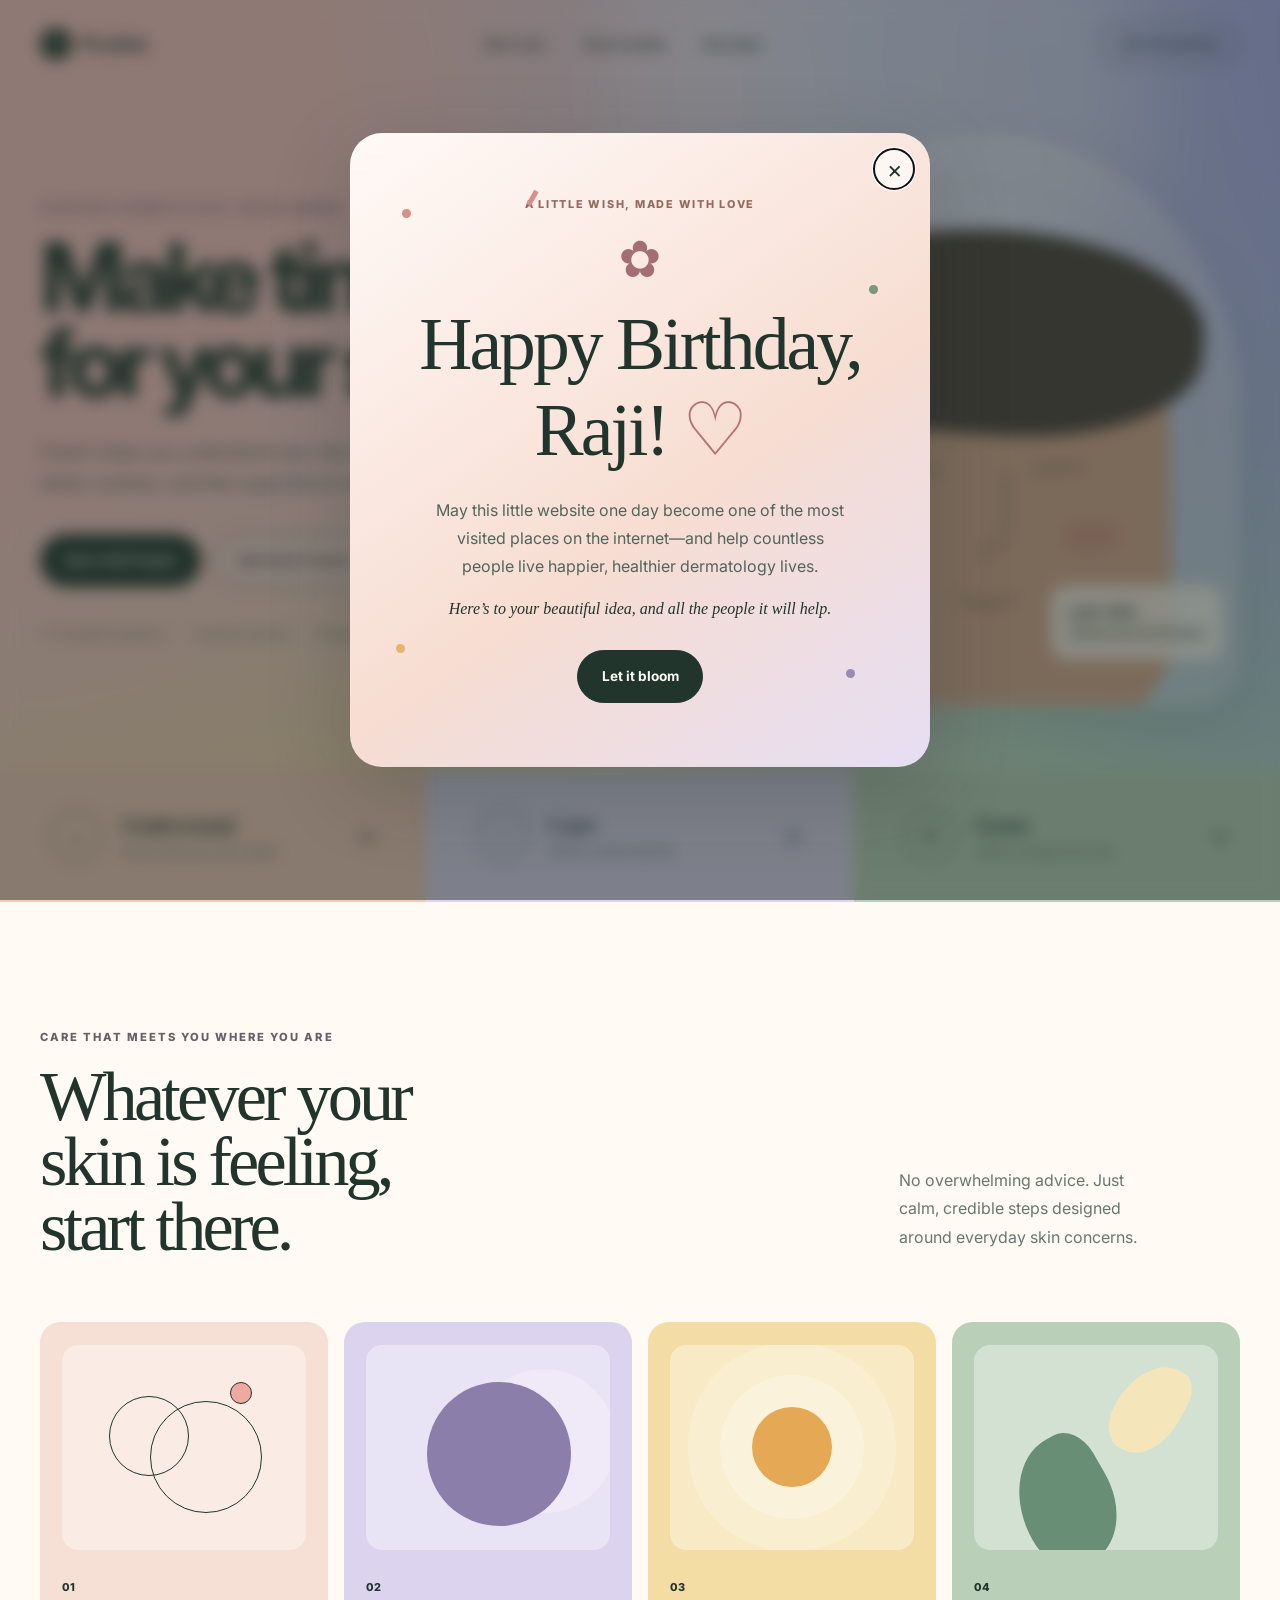
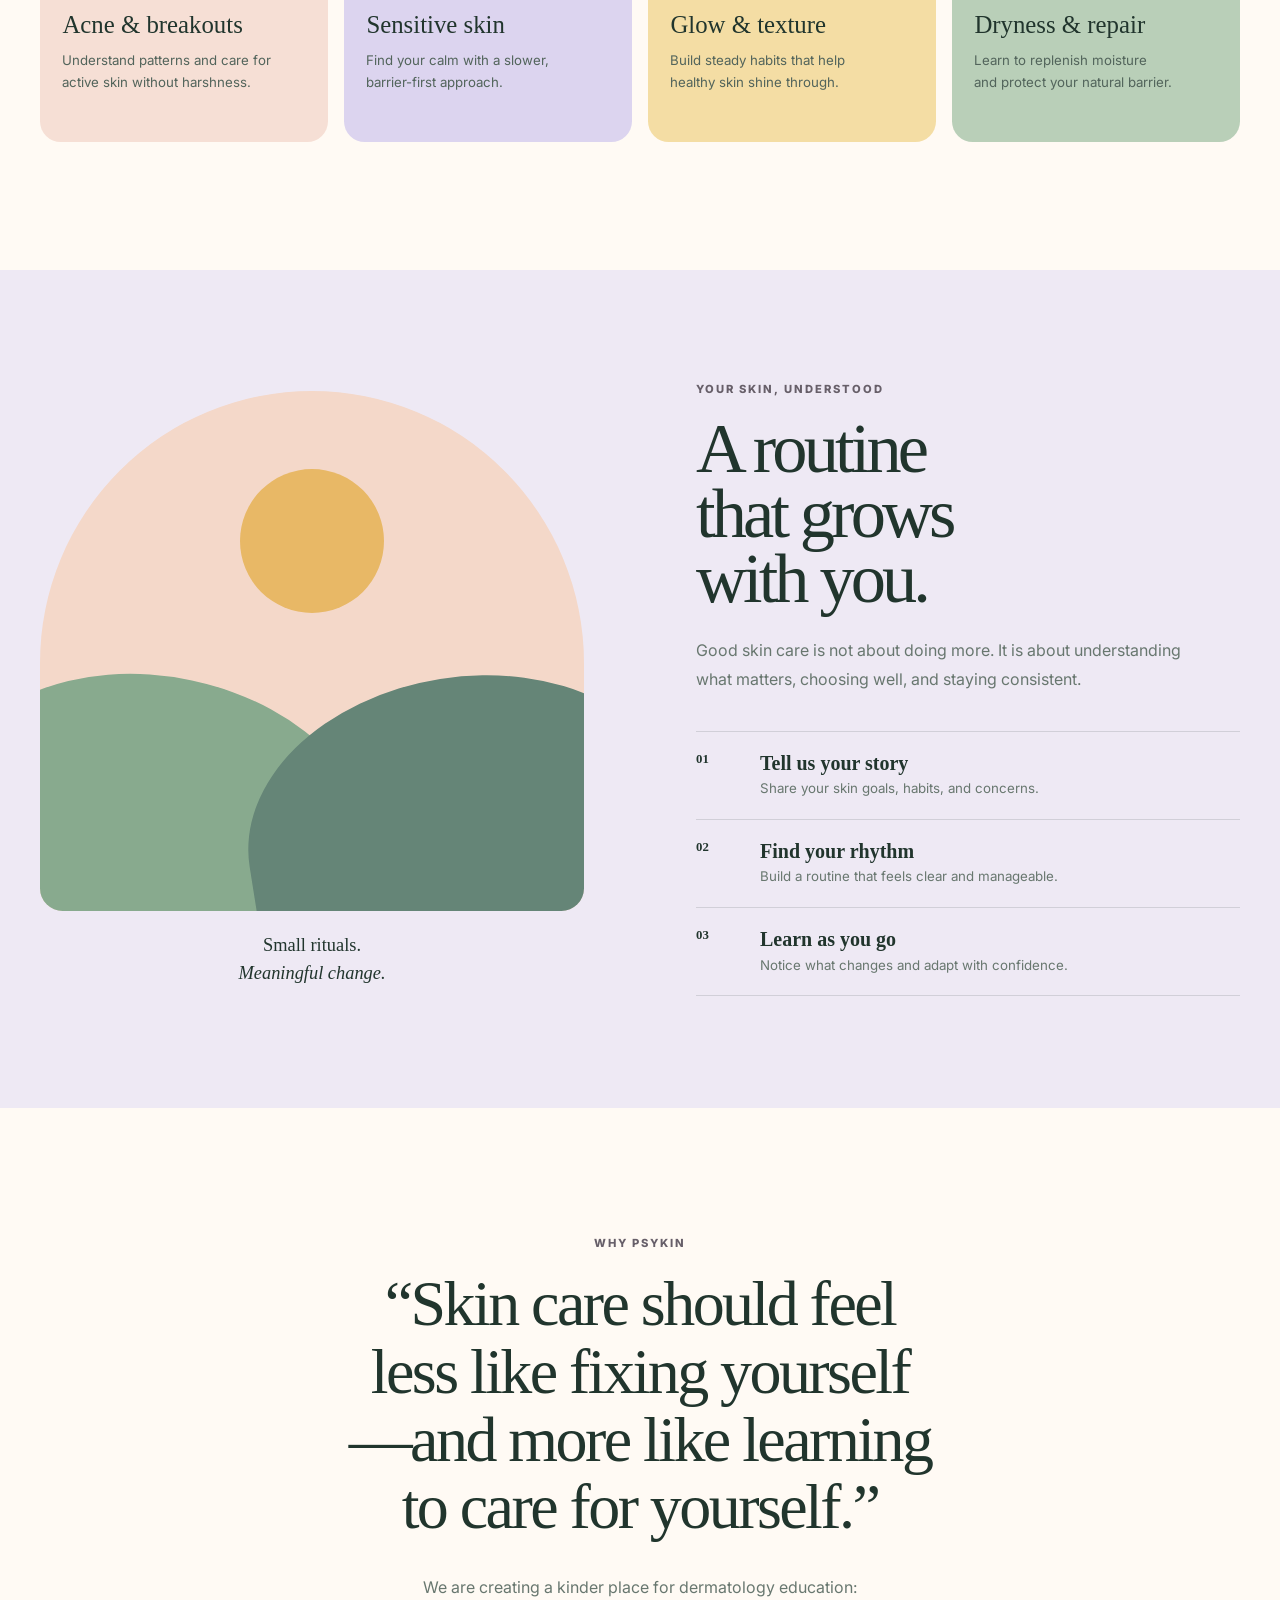
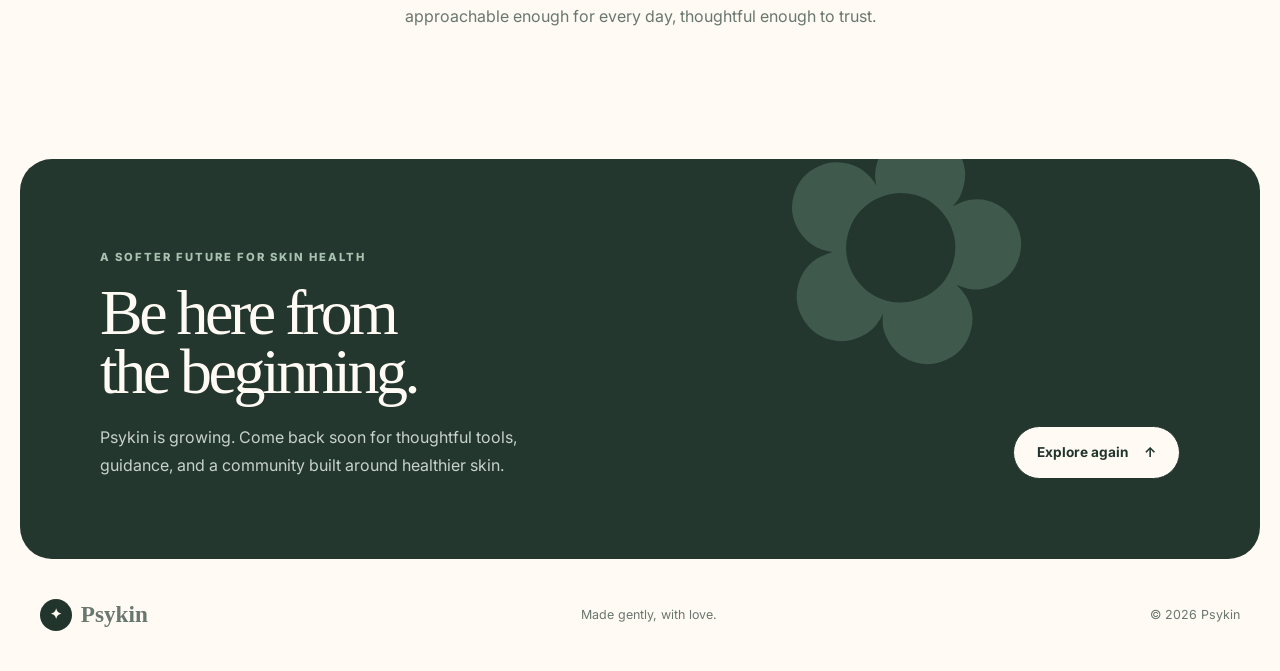
==== commit a19be2f1: "Add animated gradient hero" ====
--- a/index.html
+++ b/index.html
@@ -7,6 +7,9 @@
     <meta name="theme-color" content="#f6ebe4" />
     <title>Psykin — Feel good in your skin</title>
     <link rel="icon" href="data:image/svg+xml,<svg xmlns=%22http://www.w3.org/2000/svg%22 viewBox=%220 0 100 100%22><text y=%22.9em%22 font-size=%2290%22>✿</text></svg>" />
+    <link rel="preconnect" href="https://fonts.googleapis.com" />
+    <link rel="preconnect" href="https://fonts.gstatic.com" crossorigin />
+    <link href="https://fonts.googleapis.com/css2?family=Inter:wght@400;500;600;700;800&display=swap" rel="stylesheet" />
     <link rel="stylesheet" href="assets/css/styles.css" />
     <script src="assets/js/main.js" defer></script>
   </head>
--- a/assets/css/styles.css
+++ b/assets/css/styles.css
@@ -1,7 +1,7 @@
-:root{color-scheme:light;--ink:#21352d;--cream:#fffaf4;--paper:#f8f1ea;--peach:#f2c8b7;--blush:#f6dfd5;--lavender:#dcd4ef;--sage:#b9cfb8;--yellow:#f4dda4;--muted:#68776f;--line:rgba(33,53,45,.14);--serif:Georgia,"Times New Roman",serif;--sans:"Avenir Next",Avenir,Montserrat,system-ui,sans-serif}
+:root{color-scheme:light;--ink:#21352d;--cream:#fffaf4;--paper:#f8f1ea;--peach:#f2c8b7;--blush:#f6dfd5;--lavender:#dcd4ef;--sage:#b9cfb8;--yellow:#f4dda4;--muted:#68776f;--line:rgba(33,53,45,.14);--serif:Georgia,"Times New Roman",serif;--sans:"Inter","Avenir Next",Avenir,system-ui,sans-serif}
 *{box-sizing:border-box}html{min-width:320px;scroll-behavior:smooth}body{margin:0;overflow-x:hidden;color:var(--ink);background:var(--cream);font-family:var(--sans)}a{color:inherit;text-decoration:none}p,h1,h2,h3,blockquote{text-wrap:balance}.site-header{position:absolute;z-index:5;top:0;left:50%;display:flex;width:min(1200px,calc(100% - 3rem));align-items:center;justify-content:space-between;padding:1.45rem 0;transform:translateX(-50%)}.brand{display:flex;align-items:center;gap:.55rem;font-family:var(--serif);font-size:1.45rem;font-weight:700}.brand-flower{display:grid;width:2rem;height:2rem;place-items:center;border-radius:50%;color:var(--cream);background:var(--ink);font-size:.85rem}.site-header nav{display:flex;gap:2.35rem;font-size:.85rem;font-weight:600}.site-header nav a{transition:opacity .2s}.site-header nav a:hover{opacity:.55}.nav-cta{padding:.75rem 1.2rem;border:1px solid var(--ink);border-radius:999px;font-size:.8rem;font-weight:700}
-.hero{display:grid;min-height:770px;grid-template-columns:1.05fr .95fr;align-items:center;gap:clamp(3rem,7vw,8rem);padding:8.5rem max(1.5rem,calc((100vw - 1200px)/2)) 4rem;background:#f6e9e2}.eyebrow{margin:0 0 1.25rem;color:#7c6d65;font-size:.7rem;font-weight:800;letter-spacing:.18em;text-transform:uppercase}.hero h1,.section-heading h2,.how h2,.start h2{margin:0;font-family:var(--serif);font-size:clamp(4rem,7.5vw,7.5rem);font-weight:400;letter-spacing:-.055em;line-height:.92}.hero-lede{max-width:36rem;margin:2rem 0 0;color:#5d6d65;font-size:1.08rem;line-height:1.8}.hero-actions{display:flex;gap:.8rem;margin-top:2.2rem}.button{display:inline-flex;min-height:3.3rem;align-items:center;justify-content:center;gap:1rem;padding:.8rem 1.45rem;border:1px solid var(--ink);border-radius:999px;font:inherit;font-size:.85rem;font-weight:700;cursor:pointer;transition:transform .2s,box-shadow .2s}.button:hover{transform:translateY(-2px);box-shadow:0 12px 24px rgba(33,53,45,.12)}.button.dark{color:var(--cream);background:var(--ink)}.button.ghost{background:transparent}.button.light{color:var(--ink);background:var(--cream)}.trust-line{display:flex;flex-wrap:wrap;gap:1.5rem;margin-top:2.5rem;color:#7b6d65;font-size:.72rem}
-.hero-visual{position:relative;min-height:570px;overflow:hidden;border-radius:48% 48% 3rem 3rem;background:var(--lavender)}.orbit{position:absolute;border:1px solid rgba(33,53,45,.16);border-radius:50%}.orbit-one{inset:8%}.orbit-two{inset:19%}.face{position:absolute;right:13%;bottom:-6%;width:72%;height:84%;border-radius:48% 48% 35% 35%/38% 38% 20% 20%;background:#d9a88e;box-shadow:inset 2rem 1rem rgba(255,255,255,.12)}.face::before{position:absolute;top:-7%;right:-9%;left:-9%;height:43%;border-radius:55% 45% 45% 30%;background:#4c403b;content:"";transform:rotate(4deg)}.eye{position:absolute;top:43%;width:16%;height:2px;border-radius:50%;background:var(--ink)}.eye-left{left:24%;transform:rotate(5deg)}.eye-right{right:22%;transform:rotate(-5deg)}.nose{position:absolute;top:44%;left:49%;width:8%;height:17%;border-right:2px solid rgba(33,53,45,.65);border-bottom:2px solid rgba(33,53,45,.65);border-radius:0 0 55% 0}.smile{position:absolute;top:66%;left:43%;width:17%;height:6%;border-bottom:2px solid var(--ink);border-radius:50%}.blush{position:absolute;top:54%;width:16%;height:7%;border-radius:50%;background:rgba(200,97,100,.22);filter:blur(3px)}.blush-left{left:15%}.blush-right{right:13%}.hero-badge{position:absolute;z-index:3;right:3%;bottom:8%;padding:1rem 1.2rem;border-radius:1rem;background:rgba(255,250,244,.88);font-family:var(--serif);font-size:1.05rem;line-height:1.35;backdrop-filter:blur(8px)}.petal{position:absolute;width:4.2rem;height:7rem;border-radius:100% 0 100% 0;background:#6e9176}.petal-one{bottom:-1rem;left:5%;transform:rotate(-24deg)}.petal-two{bottom:2.5rem;left:15%;width:3rem;height:5rem;background:#91ad8e;transform:rotate(18deg)}.petal-three{top:11%;left:8%;width:2.4rem;height:4rem;background:#f3d68f;transform:rotate(45deg)}
+.hero{position:relative;isolation:isolate;display:grid;min-height:770px;overflow:hidden;grid-template-columns:1.05fr .95fr;align-items:center;gap:clamp(3rem,7vw,8rem);padding:8.5rem max(1.5rem,calc((100vw - 1200px)/2)) 4rem;background:#f4d9d3}.hero::before{position:absolute;z-index:-2;inset:-45%;background:radial-gradient(circle at 20% 28%,#ffc7c3 0 13%,transparent 34%),radial-gradient(circle at 78% 20%,#aaa8f2 0 15%,transparent 38%),radial-gradient(circle at 70% 78%,#b8dfc6 0 14%,transparent 36%),radial-gradient(circle at 28% 82%,#f4d792 0 12%,transparent 34%),linear-gradient(125deg,#f7dad2 10%,#d8cff1 46%,#c5e3d0 76%,#f7dfad);background-size:115% 115%,125% 125%,120% 120%,130% 130%,100% 100%;content:"";animation:hero-gradient-drift 18s ease-in-out infinite alternate;will-change:transform}.hero::after{position:absolute;z-index:-1;top:-12rem;right:10%;width:34rem;height:34rem;border-radius:50%;background:rgba(255,255,255,.28);content:"";filter:blur(42px);animation:hero-light-float 14s ease-in-out infinite alternate;pointer-events:none}.hero-copy,.hero-visual{position:relative;z-index:1}.eyebrow{margin:0 0 1.25rem;color:#675f69;font-size:.7rem;font-weight:800;letter-spacing:.18em;text-transform:uppercase}.hero h1{margin:0;max-width:8ch;font-family:var(--sans);font-size:clamp(4rem,7.5vw,7.5rem);font-weight:700;letter-spacing:-.075em;line-height:.88}.section-heading h2,.how h2,.start h2{margin:0;font-family:var(--serif);font-size:clamp(4rem,7.5vw,7.5rem);font-weight:400;letter-spacing:-.055em;line-height:.92}.hero-lede{max-width:36rem;margin:2rem 0 0;color:#48574f;font-size:1.08rem;line-height:1.8}.hero-actions{display:flex;gap:.8rem;margin-top:2.2rem}.button{display:inline-flex;min-height:3.3rem;align-items:center;justify-content:center;gap:1rem;padding:.8rem 1.45rem;border:1px solid var(--ink);border-radius:999px;font:inherit;font-size:.85rem;font-weight:700;cursor:pointer;transition:transform .2s,box-shadow .2s}.button:hover{transform:translateY(-2px);box-shadow:0 12px 24px rgba(33,53,45,.12)}.button.dark{color:var(--cream);background:var(--ink)}.button.ghost{background:rgba(255,255,255,.15);backdrop-filter:blur(8px)}.button.light{color:var(--ink);background:var(--cream)}.trust-line{display:flex;flex-wrap:wrap;gap:1.5rem;margin-top:2.5rem;color:#555e58;font-size:.72rem}
+.hero-visual{position:relative;min-height:570px;overflow:hidden;border:1px solid rgba(255,255,255,.48);border-radius:48% 48% 3rem 3rem;background:linear-gradient(145deg,rgba(255,255,255,.36),rgba(220,212,239,.3));box-shadow:0 28px 70px rgba(57,50,86,.14),inset 0 1px rgba(255,255,255,.65);backdrop-filter:blur(18px)}.orbit{position:absolute;border:1px solid rgba(33,53,45,.16);border-radius:50%}.orbit-one{inset:8%}.orbit-two{inset:19%}.face{position:absolute;right:13%;bottom:-6%;width:72%;height:84%;border-radius:48% 48% 35% 35%/38% 38% 20% 20%;background:#d9a88e;box-shadow:inset 2rem 1rem rgba(255,255,255,.12)}.face::before{position:absolute;top:-7%;right:-9%;left:-9%;height:43%;border-radius:55% 45% 45% 30%;background:#4c403b;content:"";transform:rotate(4deg)}.eye{position:absolute;top:43%;width:16%;height:2px;border-radius:50%;background:var(--ink)}.eye-left{left:24%;transform:rotate(5deg)}.eye-right{right:22%;transform:rotate(-5deg)}.nose{position:absolute;top:44%;left:49%;width:8%;height:17%;border-right:2px solid rgba(33,53,45,.65);border-bottom:2px solid rgba(33,53,45,.65);border-radius:0 0 55% 0}.smile{position:absolute;top:66%;left:43%;width:17%;height:6%;border-bottom:2px solid var(--ink);border-radius:50%}.blush{position:absolute;top:54%;width:16%;height:7%;border-radius:50%;background:rgba(200,97,100,.22);filter:blur(3px)}.blush-left{left:15%}.blush-right{right:13%}.hero-badge{position:absolute;z-index:3;right:3%;bottom:8%;padding:1rem 1.2rem;border-radius:1rem;background:rgba(255,250,244,.8);font-family:var(--sans);font-size:.95rem;line-height:1.4;backdrop-filter:blur(12px)}.petal{position:absolute;width:4.2rem;height:7rem;border-radius:100% 0 100% 0;background:#6e9176}.petal-one{bottom:-1rem;left:5%;transform:rotate(-24deg)}.petal-two{bottom:2.5rem;left:15%;width:3rem;height:5rem;background:#91ad8e;transform:rotate(18deg)}.petal-three{top:11%;left:8%;width:2.4rem;height:4rem;background:#f3d68f;transform:rotate(45deg)}
 .pathways{display:grid;grid-template-columns:repeat(3,1fr);gap:1px;background:var(--line)}.pathway{display:grid;min-height:132px;grid-template-columns:auto 1fr auto;align-items:center;gap:1.2rem;padding:1.6rem clamp(1.5rem,4vw,3.5rem);transition:filter .2s}.pathway:hover{filter:saturate(1.2)}.pathway.peach{background:var(--peach)}.pathway.lavender{background:var(--lavender)}.pathway.sage{background:var(--sage)}.path-icon{display:grid;width:3.2rem;height:3.2rem;place-items:center;border:1px solid var(--ink);border-radius:50%;font-family:var(--serif);font-size:1.25rem}.pathway strong,.pathway small{display:block}.pathway strong{font-family:var(--serif);font-size:1.4rem}.pathway small{margin-top:.35rem;color:#4e6258;font-size:.75rem}.pathway b{font-size:1.3rem;font-weight:400}
 .concerns{padding:8rem max(1.5rem,calc((100vw - 1200px)/2))}.section-heading{display:grid;grid-template-columns:1.4fr .6fr;align-items:end;gap:4rem}.section-heading h2{max-width:13ch;font-size:clamp(3rem,5.5vw,5.7rem)}.section-heading>p{margin:0 0 .4rem;color:var(--muted);line-height:1.8}.concern-grid{display:grid;grid-template-columns:repeat(4,1fr);gap:1rem;margin-top:4rem}.concern-card{min-height:420px;padding:1.4rem;border-radius:1.3rem}.card-blush{background:var(--blush)}.card-lilac{background:var(--lavender)}.card-yellow{background:var(--yellow)}.card-green{background:var(--sage)}.concern-card>span{font-size:.68rem;font-weight:800}.concern-card h3{margin:1rem 0 .7rem;font-family:var(--serif);font-size:1.55rem;font-weight:400}.concern-card p{margin:0;color:#52645b;font-size:.83rem;line-height:1.6}.card-art{position:relative;height:205px;margin-bottom:1.6rem;overflow:hidden;border-radius:1rem;background:rgba(255,255,255,.36)}.bubbles i{position:absolute;border:1px solid var(--ink);border-radius:50%}.bubbles i:nth-child(1){top:25%;left:19%;width:5rem;height:5rem}.bubbles i:nth-child(2){right:18%;bottom:18%;width:7rem;height:7rem}.bubbles i:nth-child(3){top:18%;right:22%;width:1.4rem;height:1.4rem;background:#efaaa0}.moon i{position:absolute;top:18%;left:25%;width:9rem;height:9rem;border-radius:50%;background:#8c7eaa;box-shadow:2.8rem -.8rem 0 #f0eaf8}.rays i{position:absolute;top:50%;left:50%;width:5rem;height:5rem;border-radius:50%;background:#e5a955;box-shadow:0 0 0 2rem rgba(255,255,255,.24),0 0 0 4rem rgba(255,255,255,.18);transform:translate(-50%,-50%)}.drops i{position:absolute;width:6rem;height:8rem;border-radius:70% 30% 60% 40%;background:#688e76}.drops i:first-child{bottom:-1rem;left:18%;transform:rotate(-30deg)}.drops i:last-child{top:1rem;right:15%;width:4rem;height:6rem;background:#f5e5bb;transform:rotate(28deg)}
 .how{display:grid;grid-template-columns:1fr 1fr;gap:7rem;align-items:center;padding:7rem max(1.5rem,calc((100vw - 1200px)/2));background:#eee9f4}.how-art{text-align:center}.arch{position:relative;height:520px;overflow:hidden;border-radius:18rem 18rem 1.5rem 1.5rem;background:#f4d8c9}.sun{position:absolute;top:15%;left:50%;width:9rem;height:9rem;border-radius:50%;background:#e8b866;transform:translateX(-50%)}.hill{position:absolute;bottom:-15%;width:80%;height:60%;border-radius:50% 50% 0 0}.hill-one{left:-18%;background:#88aa8e;transform:rotate(12deg)}.hill-two{right:-18%;background:#658577;transform:rotate(-9deg)}.how-art>p{margin:1.3rem 0 0;font-family:var(--serif);font-size:1.15rem;line-height:1.5}.how-copy h2{max-width:10ch;font-size:clamp(3.2rem,5.5vw,5.9rem)}.intro{max-width:35rem;margin:1.6rem 0 2.3rem;color:var(--muted);line-height:1.8}.how ol{margin:0;padding:0;border-top:1px solid var(--line);list-style:none}.how li{display:grid;grid-template-columns:3rem 1fr;gap:1rem;padding:1.25rem 0;border-bottom:1px solid var(--line)}.how li>b{font-family:var(--serif);font-size:.8rem}.how li strong,.how li small{display:block}.how li strong{font-family:var(--serif);font-size:1.25rem}.how li small{margin-top:.3rem;color:var(--muted);line-height:1.45}
@@ -9,6 +9,8 @@
 footer{display:flex;align-items:center;justify-content:space-between;gap:2rem;padding:2.5rem max(1.5rem,calc((100vw - 1200px)/2));color:var(--muted);font-size:.78rem}footer p{margin:0}
 .birthday-dialog{width:min(580px,calc(100% - 2rem));overflow:hidden;padding:clamp(2.2rem,6vw,4rem);border:0;border-radius:2rem;color:var(--ink);background:linear-gradient(145deg,#fffaf7,#f7ddd2 58%,#e6def3);box-shadow:0 25px 80px rgba(40,44,42,.22);text-align:center}.birthday-dialog::backdrop{background:rgba(31,45,39,.5);backdrop-filter:blur(8px)}.birthday-dialog[open]{animation:rise-in .4s cubic-bezier(.2,.9,.25,1)}.dialog-close{position:absolute;top:1rem;right:1rem;display:grid;width:2.5rem;height:2.5rem;place-items:center;padding:0;border:0;border-radius:50%;color:var(--ink);background:rgba(255,255,255,.68);font:inherit;font-size:1.5rem;cursor:pointer}.birthday-kicker{margin:0 0 1rem;color:#946a5f;font-size:.68rem;font-weight:800;letter-spacing:.16em;text-transform:uppercase}.gift-flower{margin-bottom:.8rem;color:#a36f75;font-size:3.2rem}.birthday-dialog h2{margin:0;font-family:var(--serif);font-size:clamp(2.8rem,8vw,4.6rem);font-weight:400;letter-spacing:-.04em}.birthday-dialog h2 span{color:#b56f75}.birthday-dialog #birthday-message{margin:1.4rem auto 0;color:#52645b;font-size:1rem;line-height:1.75}.birthday-signoff{margin:1.1rem auto 1.8rem;font-family:var(--serif);font-style:italic;line-height:1.5}.confetti span{position:absolute;width:.55rem;height:.55rem;border-radius:50%;background:#d88f88}.confetti span:nth-child(1){top:12%;left:9%}.confetti span:nth-child(2){top:24%;right:9%;background:#78977d}.confetti span:nth-child(3){bottom:18%;left:8%;background:#e6b46f}.confetti span:nth-child(4){right:13%;bottom:14%;background:#9a8bb5}.confetti span:nth-child(5){top:9%;left:31%;width:.3rem;height:1rem;border-radius:0;transform:rotate(30deg)}
 @keyframes rise-in{from{opacity:0;transform:translateY(1.5rem) scale(.96)}to{opacity:1;transform:none}}
+@keyframes hero-gradient-drift{0%{transform:translate3d(-5%,-3%,0) rotate(-3deg) scale(1.02)}50%{transform:translate3d(4%,2%,0) rotate(2deg) scale(1.08)}100%{transform:translate3d(-1%,5%,0) rotate(-1deg) scale(1.04)}}
+@keyframes hero-light-float{from{transform:translate3d(-12%,0,0) scale(.9)}to{transform:translate3d(18%,20%,0) scale(1.15)}}
 @media(max-width:900px){.site-header nav{display:none}.hero{grid-template-columns:1fr;padding-top:9rem}.hero-visual{min-height:540px}.pathways{grid-template-columns:1fr}.pathway{min-height:100px}.section-heading,.how{grid-template-columns:1fr}.concern-grid{grid-template-columns:repeat(2,1fr)}.how{gap:4rem}.how-art{max-width:600px;margin:auto}.start{align-items:flex-start;flex-direction:column;padding:3.5rem}.start-flower{right:-10%}}
 @media(max-width:560px){.site-header{width:calc(100% - 2rem)}.nav-cta{display:none}.hero{padding-inline:1rem}.hero h1{font-size:clamp(3.8rem,18vw,5.4rem)}.hero-actions{align-items:stretch;flex-direction:column}.hero-visual{min-height:420px}.trust-line{gap:.7rem}.concerns{padding-block:6rem}.concern-grid{grid-template-columns:1fr}.concern-card{min-height:auto}.section-heading{gap:1.5rem}.arch{height:390px}.start{margin-inline:.6rem;padding:3rem 1.5rem}footer{align-items:flex-start;flex-direction:column}}
-@media(prefers-reduced-motion:reduce){html{scroll-behavior:auto}*,*::before,*::after{animation-duration:.01ms!important;transition-duration:.01ms!important}}
+@media(prefers-reduced-motion:reduce){html{scroll-behavior:auto}*,*::before,*::after{animation-duration:.01ms!important;transition-duration:.01ms!important}.hero::before,.hero::after{animation:none}}
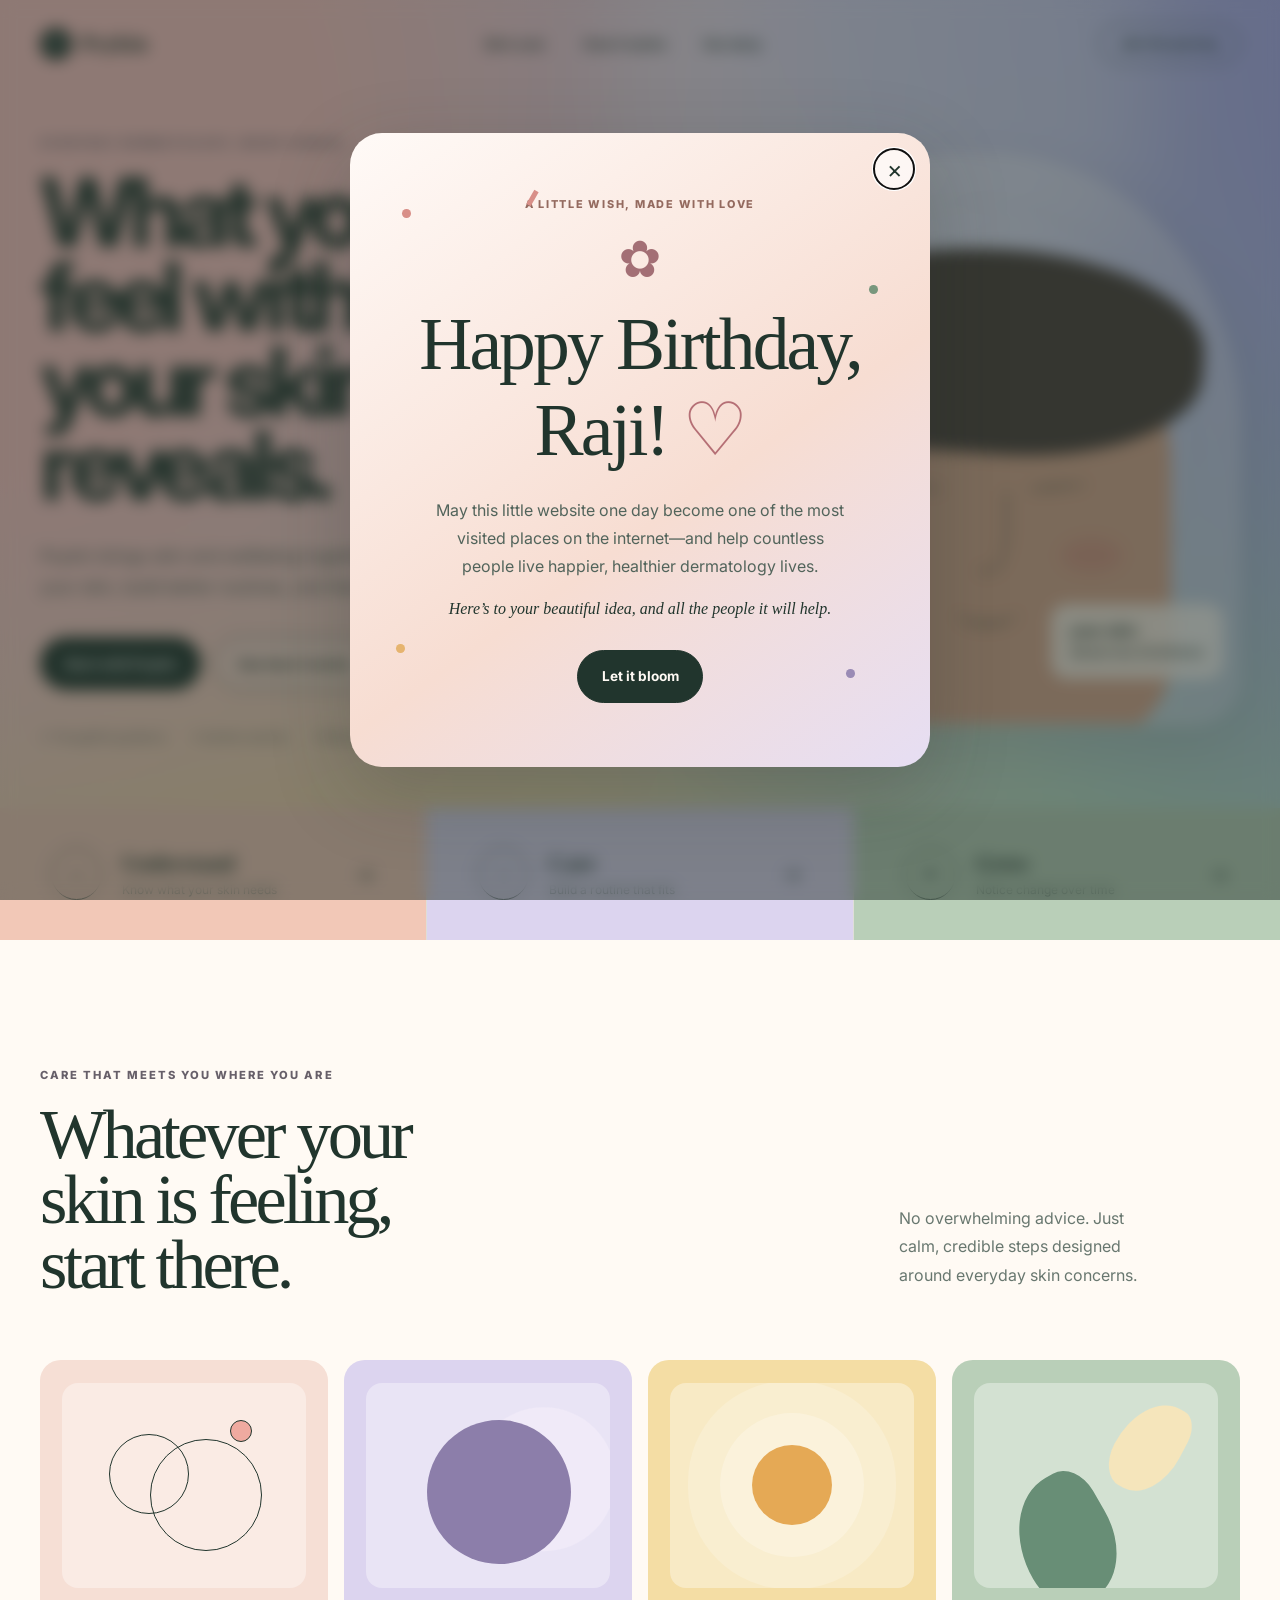
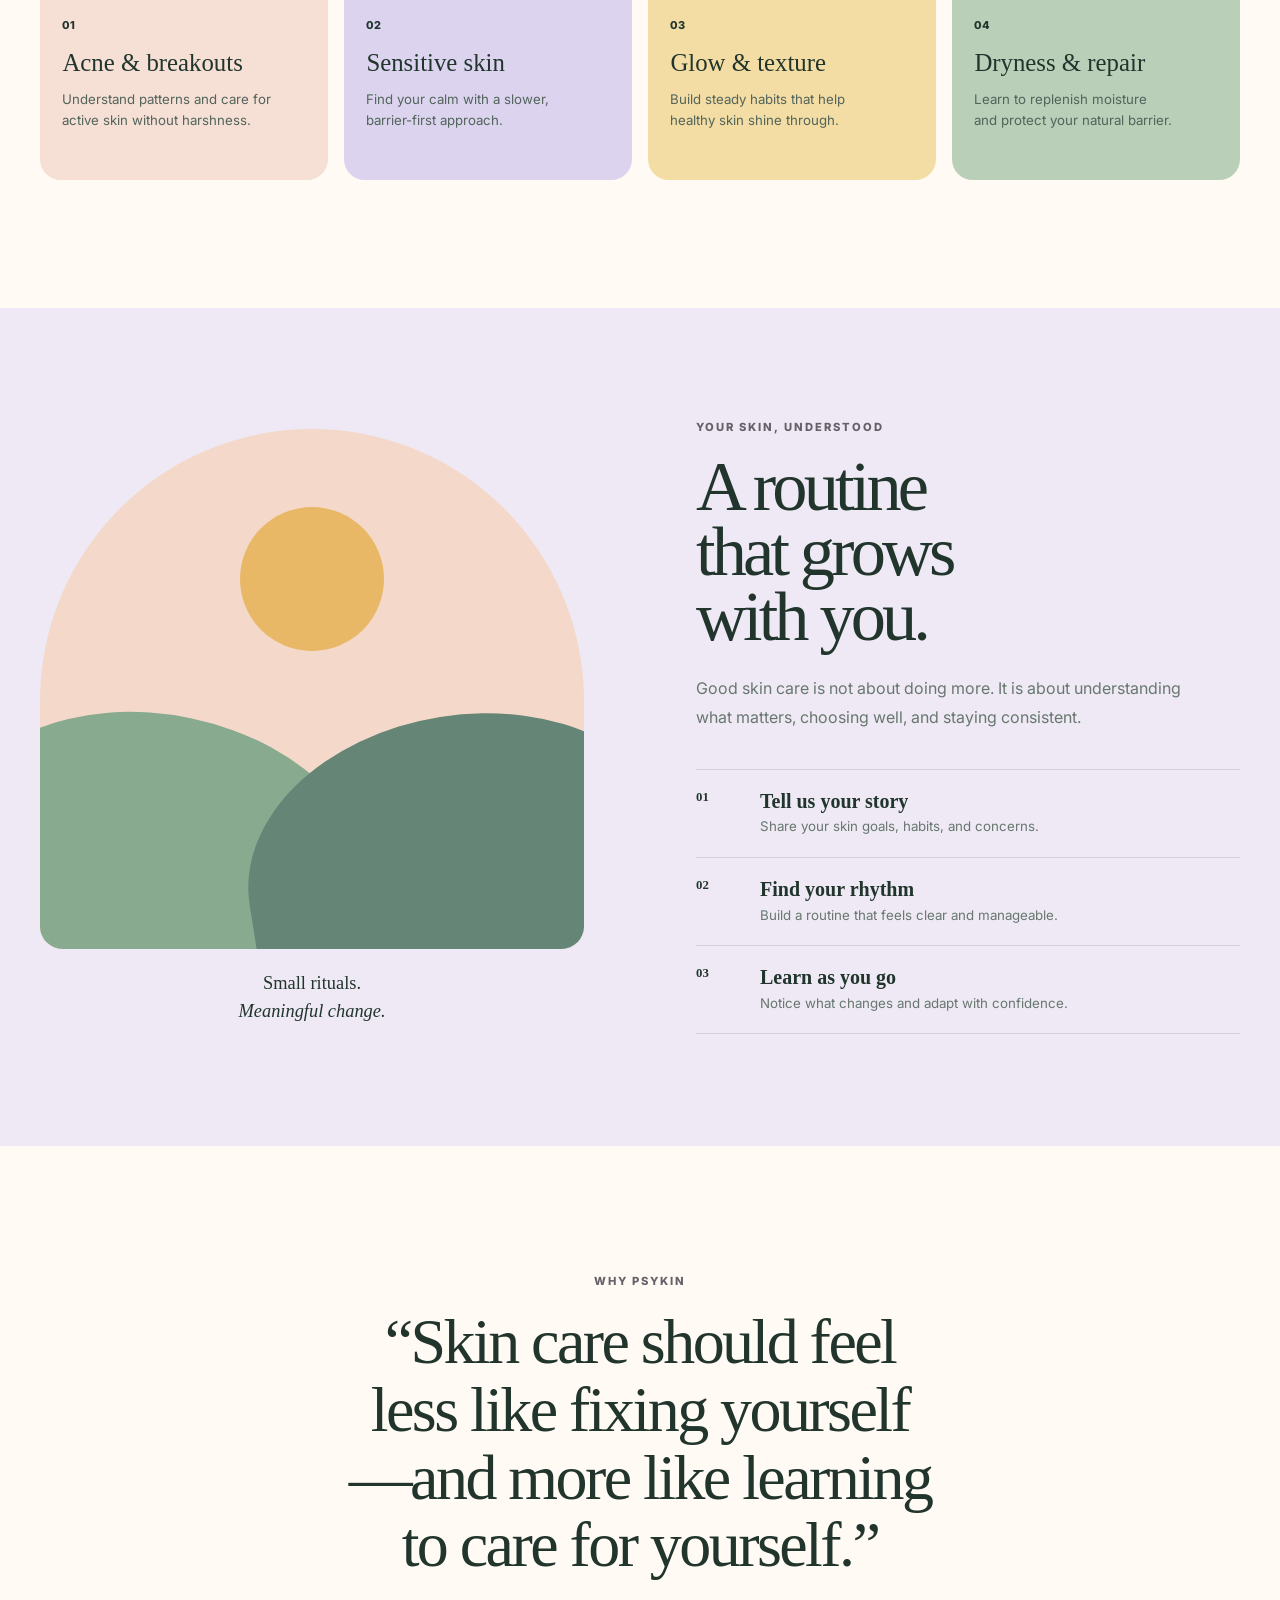
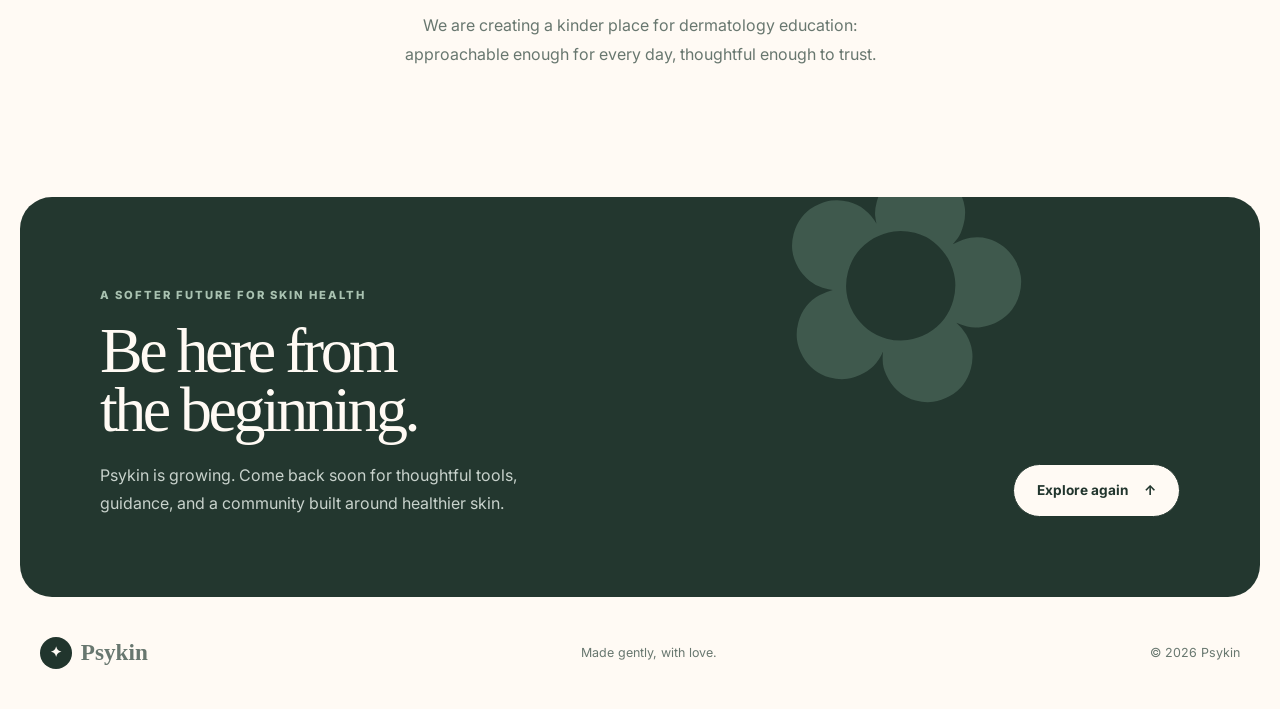
==== commit 06fe1dea: "Refine Psykin hero message" ====
--- a/index.html
+++ b/index.html
@@ -24,8 +24,8 @@
       <section class="hero">
         <div class="hero-copy">
           <p class="eyebrow">Everyday dermatology, made human</p>
-          <h1>Make time for your skin.</h1>
-          <p class="hero-lede">Psykin helps you understand your skin, build better routines, and feel supported at every step.</p>
+          <h1>What you feel within, your skin reveals.</h1>
+          <p class="hero-lede">Psykin brings skin and wellbeing together, helping you understand your skin, build better routines, and feel supported at every step.</p>
           <div class="hero-actions"><a class="button dark" href="#start">Start with Psykin</a><a class="button ghost" href="#how">See how it works</a></div>
           <div class="trust-line"><span>✦ Thoughtful guidance</span><span>✦ Gentle routines</span><span>✦ Real progress</span></div>
         </div>
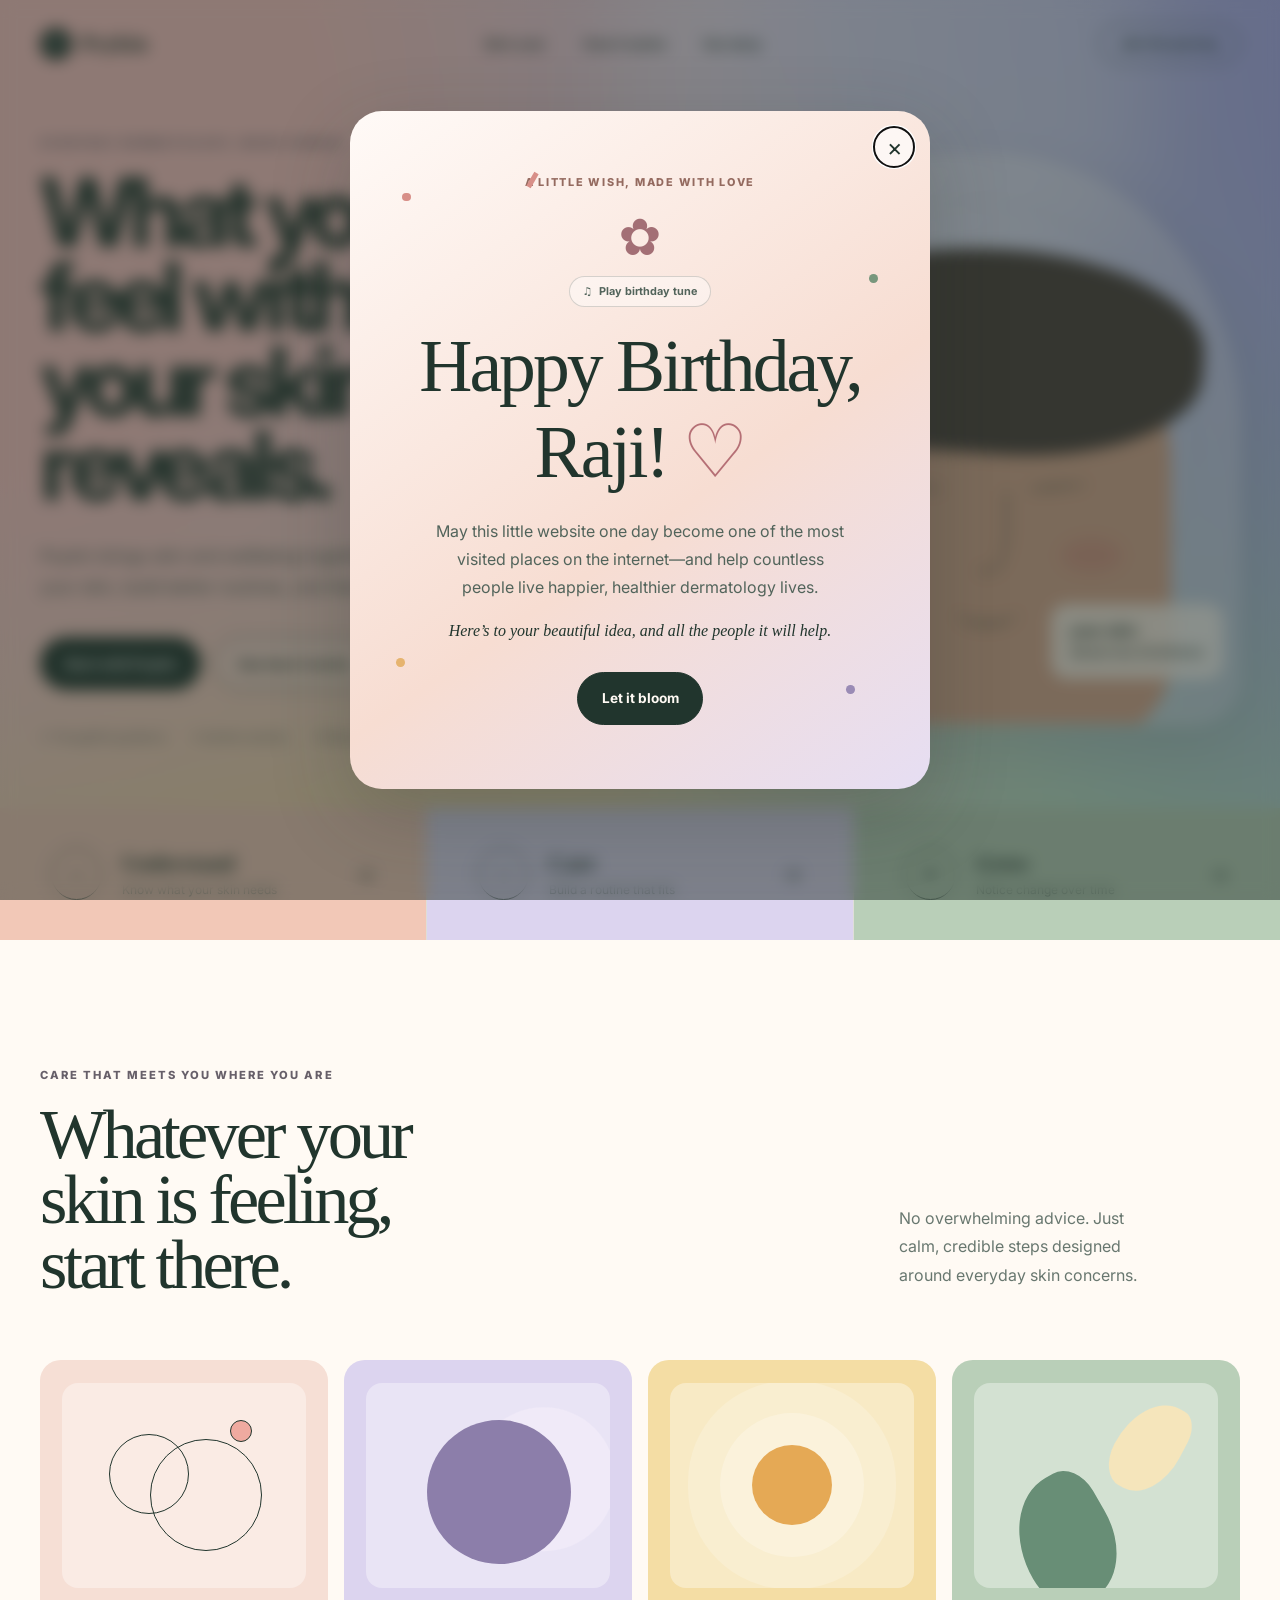
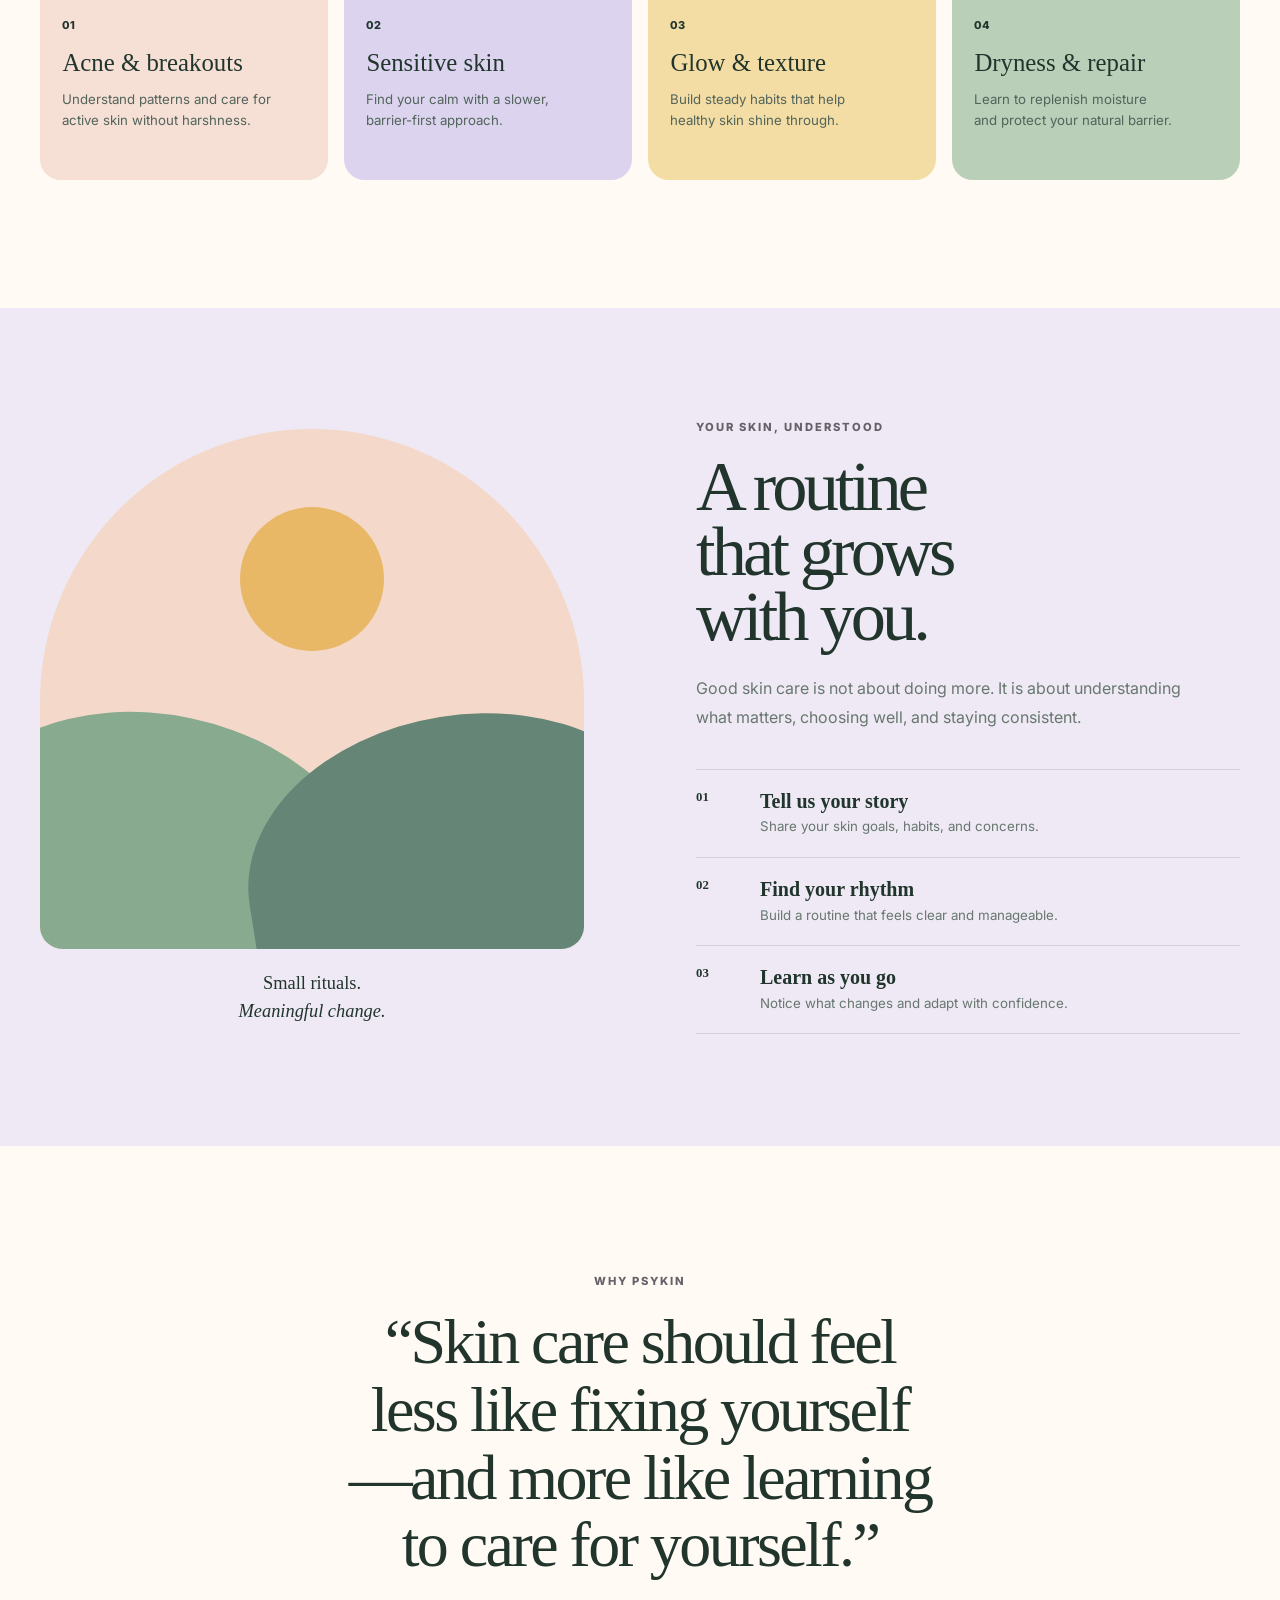
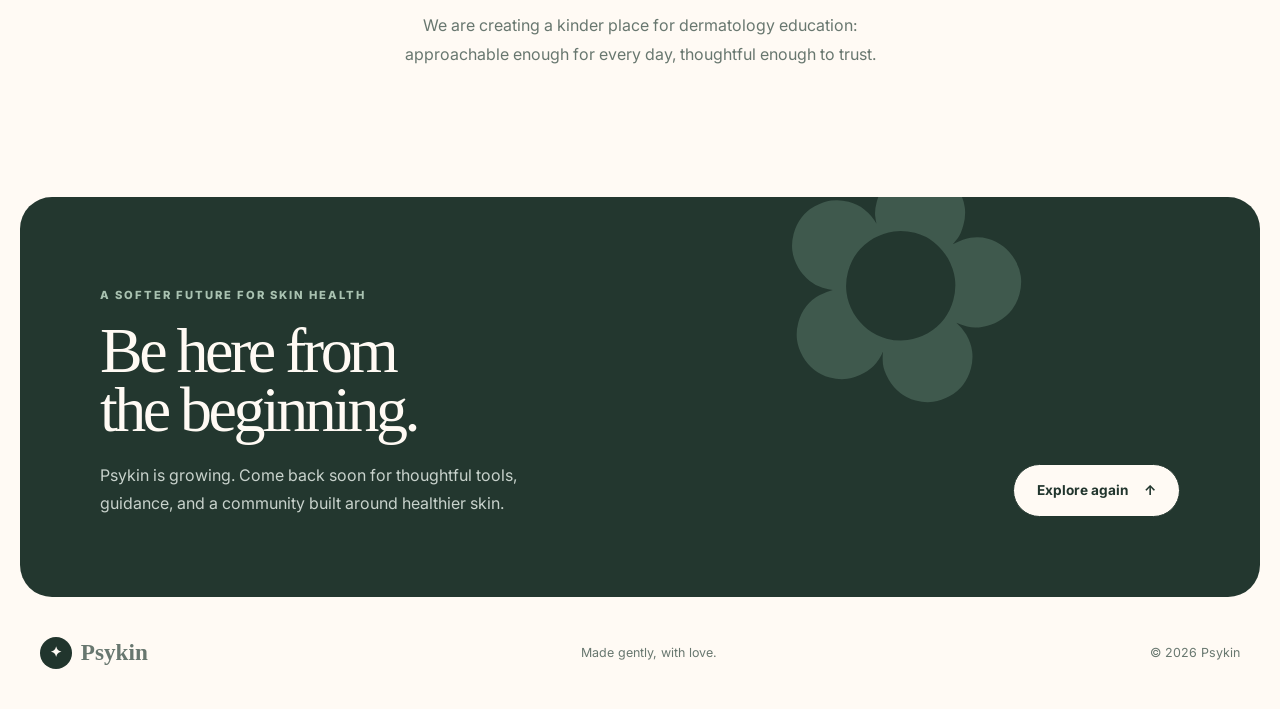
==== commit 462a7b7b: "Add birthday music to welcome popup" ====
--- a/index.html
+++ b/index.html
@@ -70,6 +70,7 @@
       <div class="confetti" aria-hidden="true"><span></span><span></span><span></span><span></span><span></span></div>
       <p class="birthday-kicker">A little wish, made with love</p>
       <div class="gift-flower" aria-hidden="true">✿</div>
+      <button class="music-toggle" type="button" aria-pressed="false" data-music-toggle><span aria-hidden="true">♫</span><span data-music-label>Play birthday tune</span></button>
       <h2 id="birthday-title">Happy Birthday, Raji! <span>♡</span></h2>
       <p id="birthday-message">May this little website one day become one of the most visited places on the internet—and help countless people live happier, healthier dermatology lives.</p>
       <p class="birthday-signoff">Here’s to your beautiful idea, and all the people it will help.</p>
--- a/assets/css/styles.css
+++ b/assets/css/styles.css
@@ -7,10 +7,11 @@
 .how{display:grid;grid-template-columns:1fr 1fr;gap:7rem;align-items:center;padding:7rem max(1.5rem,calc((100vw - 1200px)/2));background:#eee9f4}.how-art{text-align:center}.arch{position:relative;height:520px;overflow:hidden;border-radius:18rem 18rem 1.5rem 1.5rem;background:#f4d8c9}.sun{position:absolute;top:15%;left:50%;width:9rem;height:9rem;border-radius:50%;background:#e8b866;transform:translateX(-50%)}.hill{position:absolute;bottom:-15%;width:80%;height:60%;border-radius:50% 50% 0 0}.hill-one{left:-18%;background:#88aa8e;transform:rotate(12deg)}.hill-two{right:-18%;background:#658577;transform:rotate(-9deg)}.how-art>p{margin:1.3rem 0 0;font-family:var(--serif);font-size:1.15rem;line-height:1.5}.how-copy h2{max-width:10ch;font-size:clamp(3.2rem,5.5vw,5.9rem)}.intro{max-width:35rem;margin:1.6rem 0 2.3rem;color:var(--muted);line-height:1.8}.how ol{margin:0;padding:0;border-top:1px solid var(--line);list-style:none}.how li{display:grid;grid-template-columns:3rem 1fr;gap:1rem;padding:1.25rem 0;border-bottom:1px solid var(--line)}.how li>b{font-family:var(--serif);font-size:.8rem}.how li strong,.how li small{display:block}.how li strong{font-family:var(--serif);font-size:1.25rem}.how li small{margin-top:.3rem;color:var(--muted);line-height:1.45}
 .manifesto{padding:8rem 1.5rem;text-align:center}.manifesto blockquote{max-width:20ch;margin:0 auto;font-family:var(--serif);font-size:clamp(2.7rem,5vw,5.2rem);letter-spacing:-.04em;line-height:1.06}.manifesto>p:last-child{max-width:42rem;margin:2rem auto 0;color:var(--muted);line-height:1.8}.start{position:relative;display:flex;min-height:400px;align-items:flex-end;justify-content:space-between;gap:3rem;overflow:hidden;margin:0 max(1rem,calc((100vw - 1240px)/2));padding:5rem;border-radius:2rem;background:#23372f;color:var(--cream)}.start h2{max-width:10ch;font-size:clamp(3rem,5vw,5.6rem)}.start p:last-child{max-width:38rem;margin:1.4rem 0 0;color:#c8d2cc;line-height:1.7}.start .eyebrow{color:#a9c2b1}.start-flower{position:absolute;top:-5rem;right:18%;color:#3f594d;font-size:20rem;line-height:1;transform:rotate(15deg)}.start .button{position:relative;z-index:1;flex:none}
 footer{display:flex;align-items:center;justify-content:space-between;gap:2rem;padding:2.5rem max(1.5rem,calc((100vw - 1200px)/2));color:var(--muted);font-size:.78rem}footer p{margin:0}
-.birthday-dialog{width:min(580px,calc(100% - 2rem));overflow:hidden;padding:clamp(2.2rem,6vw,4rem);border:0;border-radius:2rem;color:var(--ink);background:linear-gradient(145deg,#fffaf7,#f7ddd2 58%,#e6def3);box-shadow:0 25px 80px rgba(40,44,42,.22);text-align:center}.birthday-dialog::backdrop{background:rgba(31,45,39,.5);backdrop-filter:blur(8px)}.birthday-dialog[open]{animation:rise-in .4s cubic-bezier(.2,.9,.25,1)}.dialog-close{position:absolute;top:1rem;right:1rem;display:grid;width:2.5rem;height:2.5rem;place-items:center;padding:0;border:0;border-radius:50%;color:var(--ink);background:rgba(255,255,255,.68);font:inherit;font-size:1.5rem;cursor:pointer}.birthday-kicker{margin:0 0 1rem;color:#946a5f;font-size:.68rem;font-weight:800;letter-spacing:.16em;text-transform:uppercase}.gift-flower{margin-bottom:.8rem;color:#a36f75;font-size:3.2rem}.birthday-dialog h2{margin:0;font-family:var(--serif);font-size:clamp(2.8rem,8vw,4.6rem);font-weight:400;letter-spacing:-.04em}.birthday-dialog h2 span{color:#b56f75}.birthday-dialog #birthday-message{margin:1.4rem auto 0;color:#52645b;font-size:1rem;line-height:1.75}.birthday-signoff{margin:1.1rem auto 1.8rem;font-family:var(--serif);font-style:italic;line-height:1.5}.confetti span{position:absolute;width:.55rem;height:.55rem;border-radius:50%;background:#d88f88}.confetti span:nth-child(1){top:12%;left:9%}.confetti span:nth-child(2){top:24%;right:9%;background:#78977d}.confetti span:nth-child(3){bottom:18%;left:8%;background:#e6b46f}.confetti span:nth-child(4){right:13%;bottom:14%;background:#9a8bb5}.confetti span:nth-child(5){top:9%;left:31%;width:.3rem;height:1rem;border-radius:0;transform:rotate(30deg)}
+.birthday-dialog{width:min(580px,calc(100% - 2rem));overflow:hidden;padding:clamp(2.2rem,6vw,4rem);border:0;border-radius:2rem;color:var(--ink);background:linear-gradient(145deg,#fffaf7,#f7ddd2 58%,#e6def3);box-shadow:0 25px 80px rgba(40,44,42,.22);text-align:center}.birthday-dialog::backdrop{background:rgba(31,45,39,.5);backdrop-filter:blur(8px)}.birthday-dialog[open]{animation:rise-in .4s cubic-bezier(.2,.9,.25,1)}.dialog-close{position:absolute;top:1rem;right:1rem;display:grid;width:2.5rem;height:2.5rem;place-items:center;padding:0;border:0;border-radius:50%;color:var(--ink);background:rgba(255,255,255,.68);font:inherit;font-size:1.5rem;cursor:pointer}.birthday-kicker{margin:0 0 1rem;color:#946a5f;font-size:.68rem;font-weight:800;letter-spacing:.16em;text-transform:uppercase}.gift-flower{margin-bottom:.55rem;color:#a36f75;font-size:3.2rem}.music-toggle{display:inline-flex;align-items:center;gap:.45rem;margin:0 0 1.1rem;padding:.45rem .8rem;border:1px solid rgba(33,53,45,.18);border-radius:999px;color:#52645b;background:rgba(255,255,255,.42);font:inherit;font-size:.68rem;font-weight:700;cursor:pointer;transition:background .2s,transform .2s}.music-toggle:hover{background:rgba(255,255,255,.72);transform:translateY(-1px)}.music-toggle[aria-pressed="true"] span:first-child{animation:music-pulse 1.2s ease-in-out infinite}.birthday-dialog h2{margin:0;font-family:var(--serif);font-size:clamp(2.8rem,8vw,4.6rem);font-weight:400;letter-spacing:-.04em}.birthday-dialog h2 span{color:#b56f75}.birthday-dialog #birthday-message{margin:1.4rem auto 0;color:#52645b;font-size:1rem;line-height:1.75}.birthday-signoff{margin:1.1rem auto 1.8rem;font-family:var(--serif);font-style:italic;line-height:1.5}.confetti span{position:absolute;width:.55rem;height:.55rem;border-radius:50%;background:#d88f88}.confetti span:nth-child(1){top:12%;left:9%}.confetti span:nth-child(2){top:24%;right:9%;background:#78977d}.confetti span:nth-child(3){bottom:18%;left:8%;background:#e6b46f}.confetti span:nth-child(4){right:13%;bottom:14%;background:#9a8bb5}.confetti span:nth-child(5){top:9%;left:31%;width:.3rem;height:1rem;border-radius:0;transform:rotate(30deg)}
 @keyframes rise-in{from{opacity:0;transform:translateY(1.5rem) scale(.96)}to{opacity:1;transform:none}}
 @keyframes hero-gradient-drift{0%{transform:translate3d(-5%,-3%,0) rotate(-3deg) scale(1.02)}50%{transform:translate3d(4%,2%,0) rotate(2deg) scale(1.08)}100%{transform:translate3d(-1%,5%,0) rotate(-1deg) scale(1.04)}}
 @keyframes hero-light-float{from{transform:translate3d(-12%,0,0) scale(.9)}to{transform:translate3d(18%,20%,0) scale(1.15)}}
+@keyframes music-pulse{50%{transform:scale(1.25);color:#a36f75}}
 @media(max-width:900px){.site-header nav{display:none}.hero{grid-template-columns:1fr;padding-top:9rem}.hero-visual{min-height:540px}.pathways{grid-template-columns:1fr}.pathway{min-height:100px}.section-heading,.how{grid-template-columns:1fr}.concern-grid{grid-template-columns:repeat(2,1fr)}.how{gap:4rem}.how-art{max-width:600px;margin:auto}.start{align-items:flex-start;flex-direction:column;padding:3.5rem}.start-flower{right:-10%}}
 @media(max-width:560px){.site-header{width:calc(100% - 2rem)}.nav-cta{display:none}.hero{padding-inline:1rem}.hero h1{font-size:clamp(3.8rem,18vw,5.4rem)}.hero-actions{align-items:stretch;flex-direction:column}.hero-visual{min-height:420px}.trust-line{gap:.7rem}.concerns{padding-block:6rem}.concern-grid{grid-template-columns:1fr}.concern-card{min-height:auto}.section-heading{gap:1.5rem}.arch{height:390px}.start{margin-inline:.6rem;padding:3rem 1.5rem}footer{align-items:flex-start;flex-direction:column}}
 @media(prefers-reduced-motion:reduce){html{scroll-behavior:auto}*,*::before,*::after{animation-duration:.01ms!important;transition-duration:.01ms!important}.hero::before,.hero::after{animation:none}}
